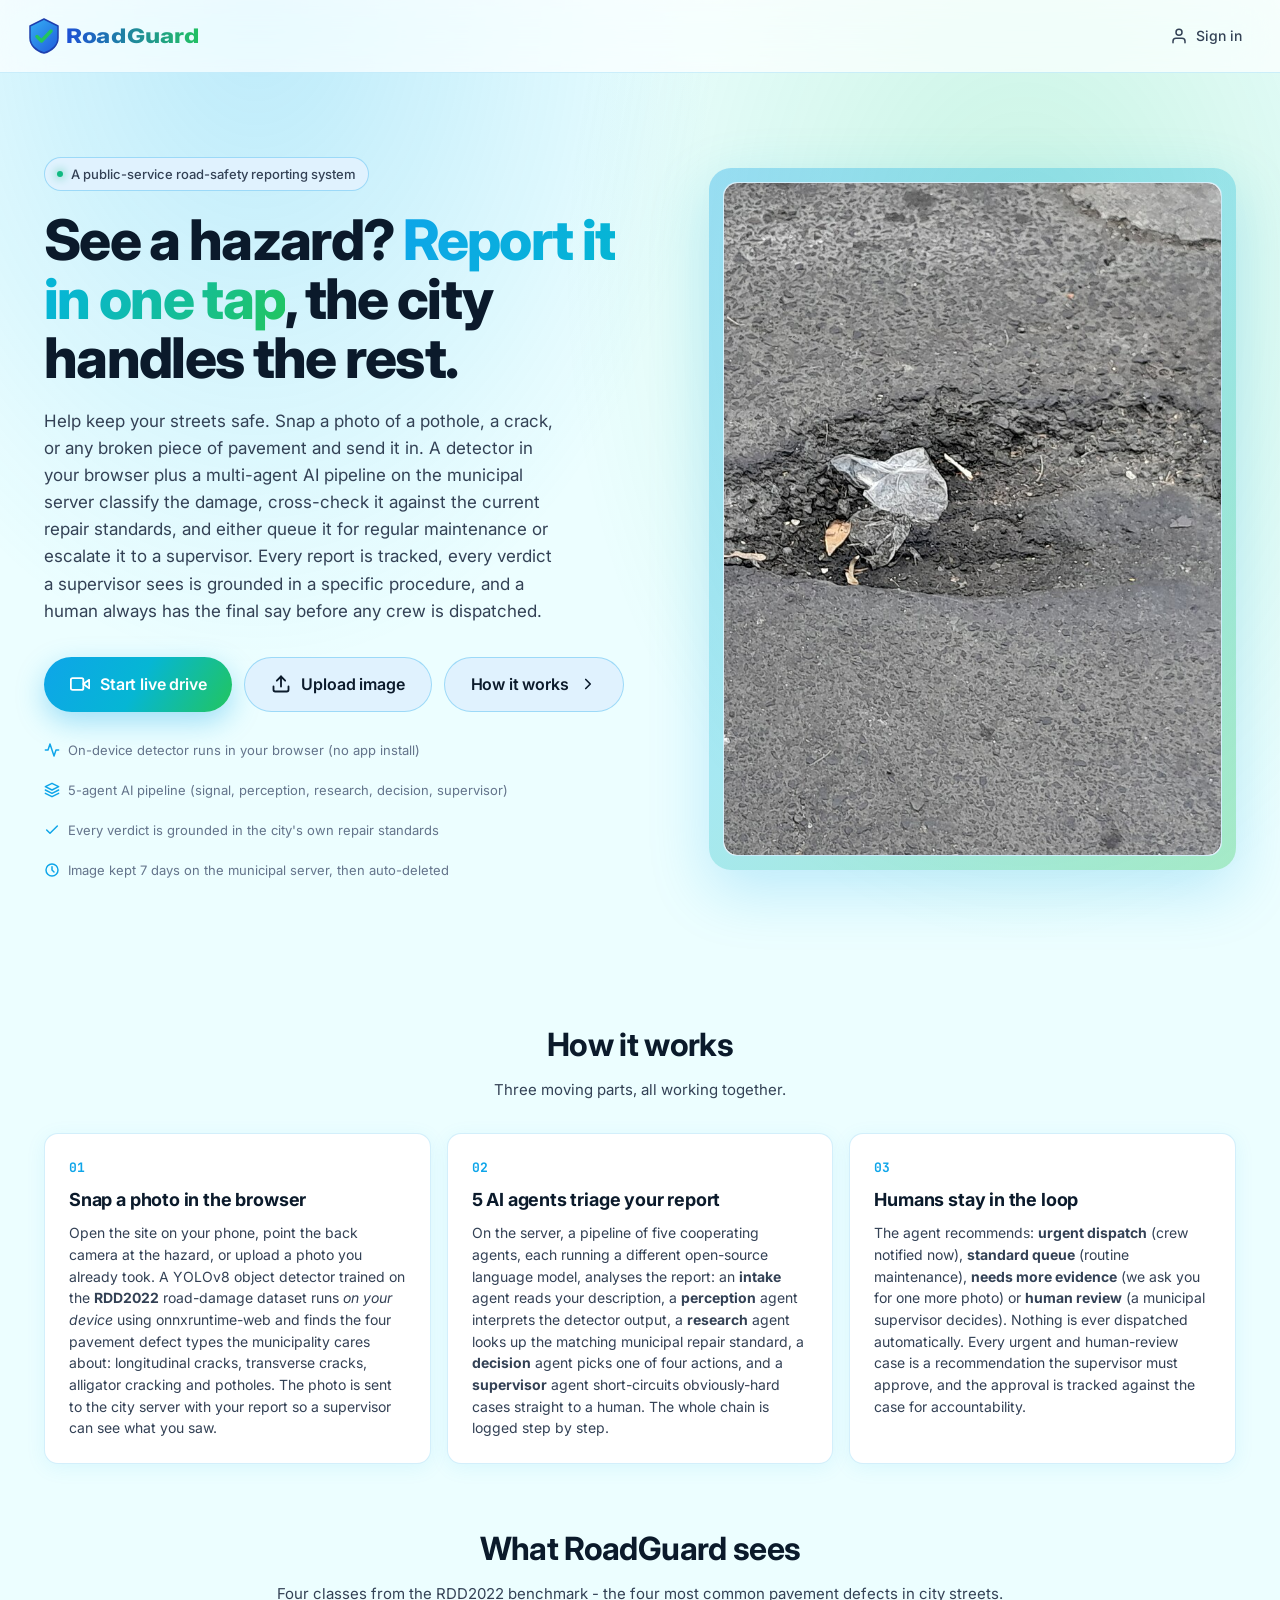
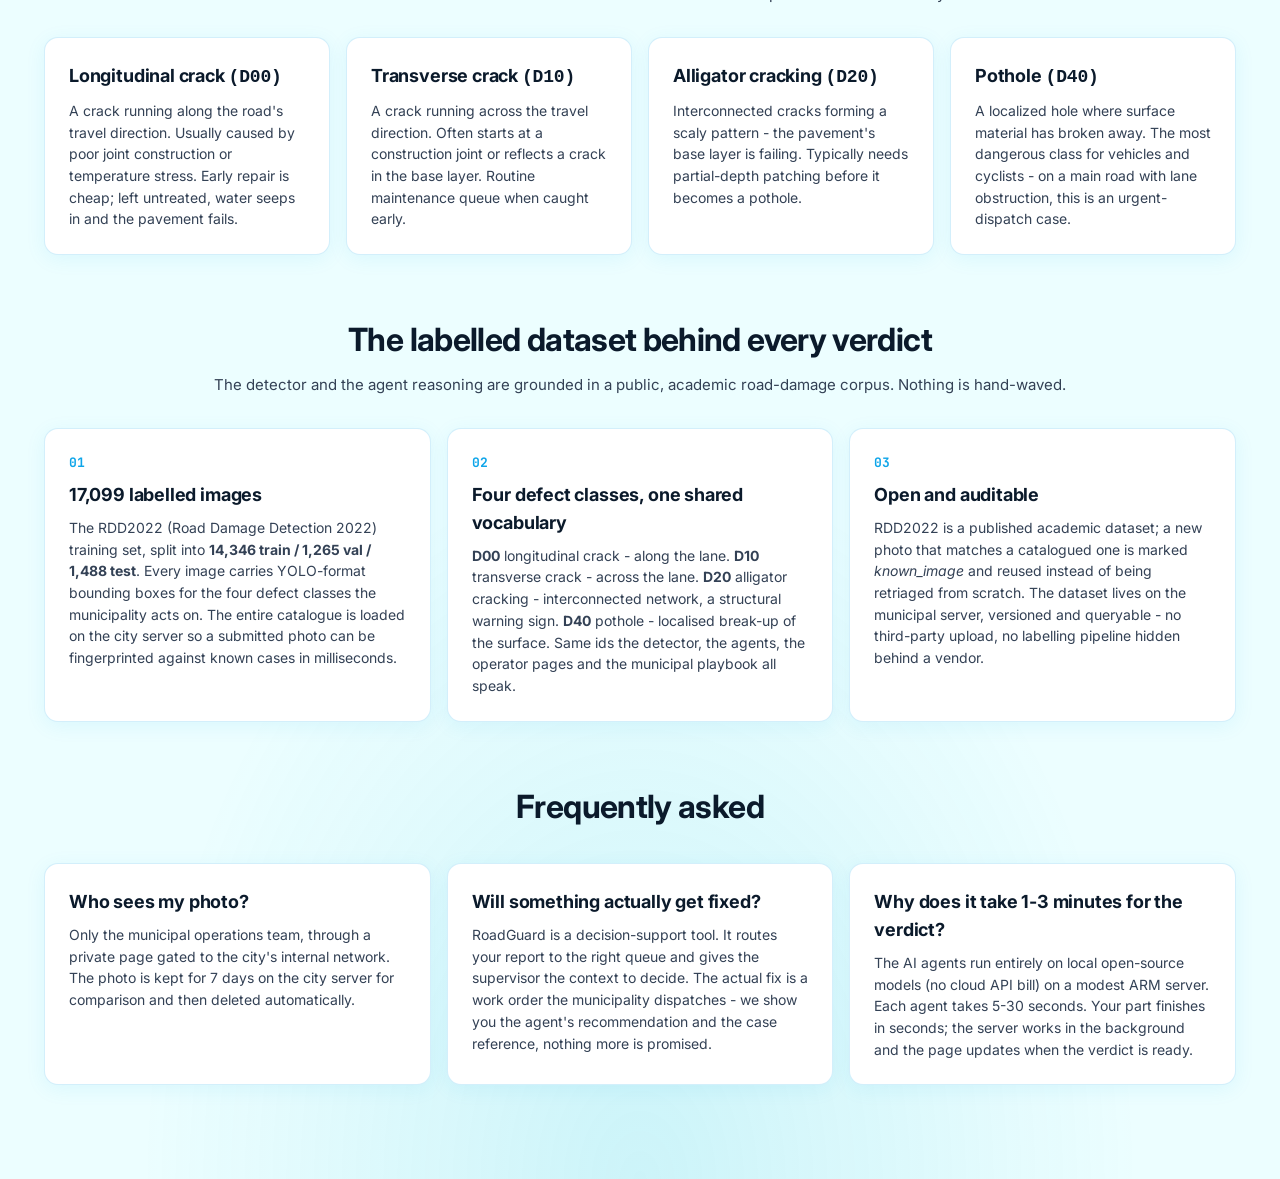
==== index.html @ cf84acce "webapp: publish to root for Pages Deploy-from-branch Copy webapp/index.html, assets/, favicon.svg an" ====
<!doctype html>
<html lang="en">
<head>
  <meta charset="utf-8">
  <meta name="viewport" content="width=device-width,initial-scale=1,viewport-fit=cover">
  <meta name="theme-color" content="#0ea5e9">
  <meta name="description" content="Operational road-damage triage. Classifies D00 / D10 / D20 / D40 pavement defects from camera or uploaded image and routes each to urgent / standard / needs-more-evidence / human-review via a grounded multi-agent decision pipeline.">
  <title>RoadGuard - Road damage triage agent</title>
  <link rel="icon" type="image/svg+xml" href="favicon.svg">
  <link rel="apple-touch-icon" href="favicon.svg">
  <link rel="mask-icon" href="favicon.svg" color="#22c55e">
  <link rel="preconnect" href="https://fonts.googleapis.com">
  <link rel="preconnect" href="https://fonts.gstatic.com" crossorigin>
  <link href="https://fonts.googleapis.com/css2?family=Inter:wght@400;500;600;700;800&family=JetBrains+Mono:wght@400;500&display=swap" rel="stylesheet">
  <link rel="stylesheet" href="assets/style.css">
</head>
<body data-view="landing">

  <!-- ========================= NAV ========================= -->
  <header class="nav">
    <div class="nav-brand">
      <svg class="brand-mark" viewBox="0 0 180 40" fill="none" aria-hidden="true" style="height:40px;width:auto;min-width:180px">
        <defs>
          <linearGradient id="brandShield" x1="0" y1="0" x2="40" y2="40" gradientUnits="userSpaceOnUse">
            <stop offset="0" stop-color="#38bdf8"/>
            <stop offset="1" stop-color="#1d4ed8"/>
          </linearGradient>
          <linearGradient id="brandWord" x1="40" y1="0" x2="180" y2="0" gradientUnits="userSpaceOnUse">
            <stop offset="0" stop-color="#1d4ed8"/>
            <stop offset="1" stop-color="#22c55e"/>
          </linearGradient>
        </defs>
        <path d="M20 3 L34 10 V22 C34 29 28 35 20 37 C12 35 6 29 6 22 V10 Z"
              fill="url(#brandShield)" stroke="#1e40af" stroke-width="1.5" stroke-linejoin="round"/>
        <path d="M13 20.5 L17.5 25 L27 15" stroke="#22c55e" stroke-width="3.5"
              stroke-linecap="round" stroke-linejoin="round" fill="none"/>
        <text x="42" y="27" font-family="Inter,system-ui,sans-serif" font-size="20" font-weight="800" fill="url(#brandWord)" textLength="134" lengthAdjust="spacingAndGlyphs">RoadGuard</text>
      </svg>
    </div>
    <nav class="nav-actions">
      <button class="nav-btn nav-btn--ghost" id="nav-session" title="Session status" hidden>
        <svg width="18" height="18" viewBox="0 0 24 24" fill="none" stroke="currentColor" stroke-width="2" stroke-linecap="round" stroke-linejoin="round"><circle cx="12" cy="12" r="9"/><path d="M12 8v4l3 3"/></svg>
        <span id="nav-session-label">session</span>
      </button>
      <!-- Signed-out: single sign-in button -->
      <button class="nav-btn nav-btn--ghost" id="nav-signin" title="Sign in">
        <svg width="18" height="18" viewBox="0 0 24 24" fill="none" stroke="currentColor" stroke-width="2" stroke-linecap="round" stroke-linejoin="round"><path d="M20 21v-2a4 4 0 0 0-4-4H8a4 4 0 0 0-4 4v2"/><circle cx="12" cy="7" r="4"/></svg>
        <span id="signin-label">Sign in</span>
      </button>
      <!-- Signed-in: profile button that opens the dropdown + separate Logout button -->
      <button class="nav-btn nav-btn--ghost" id="nav-profile" title="Your profile" hidden>
        <svg width="18" height="18" viewBox="0 0 24 24" fill="none" stroke="currentColor" stroke-width="2" stroke-linecap="round" stroke-linejoin="round"><circle cx="12" cy="7" r="4"/><path d="M4 21v-2a6 6 0 0 1 6-6h4a6 6 0 0 1 6 6v2"/></svg>
        <span id="nav-profile-label">Profile</span>
      </button>
      <button class="nav-btn nav-btn--ghost" id="nav-logout" title="Log out" hidden>
        <svg width="18" height="18" viewBox="0 0 24 24" fill="none" stroke="currentColor" stroke-width="2" stroke-linecap="round" stroke-linejoin="round"><path d="M16 17l5-5-5-5"/><path d="M21 12H9"/><path d="M9 21H5a2 2 0 0 1-2-2V5a2 2 0 0 1 2-2h4"/></svg>
        <span>Log out</span>
      </button>
    </nav>
  </header>

  <!-- ========================= PROFILE DROPDOWN ========================= -->
  <div class="profile-pop" id="profile-pop" hidden>
    <div class="profile-pop-card" role="dialog" aria-labelledby="profile-pop-title">
      <div class="profile-pop-head">
        <h3 id="profile-pop-title">Your profile</h3>
        <button class="icon-btn" id="profile-pop-close" aria-label="Close">
          <svg width="16" height="16" viewBox="0 0 24 24" fill="none" stroke="currentColor" stroke-width="2" stroke-linecap="round" stroke-linejoin="round"><path d="M18 6L6 18"/><path d="M6 6l12 12"/></svg>
        </button>
      </div>
      <dl class="profile-pop-fields">
        <dt>Username</dt><dd id="profile-username">-</dd>
        <dt>Email</dt><dd id="profile-email">-</dd>
        <dt>Uploads today</dt><dd id="profile-uploads-today">0 / 100</dd>
        <dt>Uploads total</dt><dd id="profile-uploads-total">0</dd>
      </dl>
      <div class="profile-pop-admin" id="profile-pop-admin" hidden>
        <h4>Operator pages (admin)</h4>
        <ul id="profile-operator-urls"></ul>
        <p class="profile-pop-admin-note">Private: served only on the Tailscale tailnet.</p>
      </div>
    </div>
    <div class="profile-pop-backdrop" id="profile-pop-backdrop"></div>
  </div>

  <!-- ========================= LANDING ========================= -->
  <main class="landing" id="view-landing">
    <section class="hero">
      <div class="hero-copy">
        <div class="hero-badge">
          <span class="hero-dot"></span>
          A public-service road-safety reporting system
        </div>
        <h1 class="hero-title">
          See a hazard? <span class="hero-grad">Report it in one tap</span>,
          the city handles the rest.
        </h1>
        <p class="hero-sub">
          Help keep your streets safe. Snap a photo of a pothole, a crack,
          or any broken piece of pavement and send it in. A detector in your
          browser plus a multi-agent AI pipeline on the municipal server
          classify the damage, cross-check it against the current repair
          standards, and either queue it for regular maintenance or escalate
          it to a supervisor. Every report is tracked, every verdict a
          supervisor sees is grounded in a specific procedure, and a human
          always has the final say before any crew is dispatched.
        </p>
        <div class="hero-cta">
          <button class="btn btn--primary btn--lg" id="start-btn">
            <svg width="20" height="20" viewBox="0 0 24 24" fill="none" stroke="currentColor" stroke-width="2.2" stroke-linecap="round" stroke-linejoin="round"><path d="M23 7l-7 5 7 5V7z"/><rect x="1" y="5" width="15" height="14" rx="2" ry="2"/></svg>
            Start live drive
          </button>
          <button class="btn btn--secondary btn--lg" id="upload-btn">
            <svg width="20" height="20" viewBox="0 0 24 24" fill="none" stroke="currentColor" stroke-width="2.2" stroke-linecap="round" stroke-linejoin="round"><path d="M21 15v4a2 2 0 0 1-2 2H5a2 2 0 0 1-2-2v-4"/><polyline points="17 8 12 3 7 8"/><line x1="12" y1="3" x2="12" y2="15"/></svg>
            Upload image
          </button>
          <input type="file" id="upload-input" accept="image/*" hidden>
          <a class="btn btn--ghost btn--lg" href="#how">
            How it works
            <svg width="18" height="18" viewBox="0 0 24 24" fill="none" stroke="currentColor" stroke-width="2.2" stroke-linecap="round" stroke-linejoin="round"><path d="M9 18l6-6-6-6"/></svg>
          </a>
        </div>
        <div class="hero-trust">
          <div class="trust-item">
            <svg width="16" height="16" viewBox="0 0 24 24" fill="none" stroke="currentColor" stroke-width="2.2" stroke-linecap="round" stroke-linejoin="round"><path d="M22 12h-4l-3 9L9 3l-3 9H2"/></svg>
            <span>On-device detector runs in your browser (no app install)</span>
          </div>
          <div class="trust-item">
            <svg width="16" height="16" viewBox="0 0 24 24" fill="none" stroke="currentColor" stroke-width="2.2" stroke-linecap="round" stroke-linejoin="round"><path d="M12 2 L2 7 L12 12 L22 7 Z"/><path d="M2 17 L12 22 L22 17"/><path d="M2 12 L12 17 L22 12"/></svg>
            <span>5-agent AI pipeline (signal, perception, research, decision, supervisor)</span>
          </div>
          <div class="trust-item">
            <svg width="16" height="16" viewBox="0 0 24 24" fill="none" stroke="currentColor" stroke-width="2.2" stroke-linecap="round" stroke-linejoin="round"><path d="M20 6L9 17l-5-5"/></svg>
            <span>Every verdict is grounded in the city's own repair standards</span>
          </div>
          <div class="trust-item">
            <svg width="16" height="16" viewBox="0 0 24 24" fill="none" stroke="currentColor" stroke-width="2.2" stroke-linecap="round" stroke-linejoin="round"><circle cx="12" cy="12" r="9"/><path d="M12 7 V12 L15 15"/></svg>
            <span>Image kept 7 days on the municipal server, then auto-deleted</span>
          </div>
        </div>
      </div>
      <div class="hero-visual">
        <div class="hero-frame">
          <div class="hero-frame-inner">
            <div class="hero-slideshow" id="hero-slideshow" aria-label="Real pavement damage images, 15 rotating examples">
              <img class="hero-slide hero-slide--active" src="assets/slides/slide_01.jpg" alt="Road damage example" loading="eager">
              <img class="hero-slide" src="assets/slides/slide_02.jpg" alt="Road damage example" loading="lazy">
              <img class="hero-slide" src="assets/slides/slide_03.jpg" alt="Road damage example" loading="lazy">
              <img class="hero-slide" src="assets/slides/slide_04.jpg" alt="Road damage example" loading="lazy">
              <img class="hero-slide" src="assets/slides/slide_05.jpg" alt="Road damage example" loading="lazy">
              <img class="hero-slide" src="assets/slides/slide_06.jpg" alt="Road damage example" loading="lazy">
              <img class="hero-slide" src="assets/slides/slide_07.jpg" alt="Road damage example" loading="lazy">
              <img class="hero-slide" src="assets/slides/slide_08.jpg" alt="Road damage example" loading="lazy">
              <img class="hero-slide" src="assets/slides/slide_09.jpg" alt="Road damage example" loading="lazy">
              <img class="hero-slide" src="assets/slides/slide_10.jpg" alt="Road damage example" loading="lazy">
              <img class="hero-slide" src="assets/slides/slide_11.jpg" alt="Road damage example" loading="lazy">
              <img class="hero-slide" src="assets/slides/slide_12.jpg" alt="Road damage example" loading="lazy">
              <img class="hero-slide" src="assets/slides/slide_13.jpg" alt="Road damage example" loading="lazy">
              <img class="hero-slide" src="assets/slides/slide_14.jpg" alt="Road damage example" loading="lazy">
              <img class="hero-slide" src="assets/slides/slide_15.jpg" alt="Road damage example" loading="lazy">
            </div>
          </div>
        </div>
      </div>
    </section>

    <section class="how" id="how">
      <div class="section-head">
        <h2>How it works</h2>
        <p>Three moving parts, all working together.</p>
      </div>
      <div class="how-grid">
        <div class="how-card">
          <div class="how-num">01</div>
          <h3>Snap a photo in the browser</h3>
          <p>Open the site on your phone, point the back camera at the hazard, or upload a photo you already took. A YOLOv8 object detector trained on the <strong>RDD2022</strong> road-damage dataset runs <em>on your device</em> using onnxruntime-web and finds the four pavement defect types the municipality cares about: longitudinal cracks, transverse cracks, alligator cracking and potholes. The photo is sent to the city server with your report so a supervisor can see what you saw.</p>
        </div>
        <div class="how-card">
          <div class="how-num">02</div>
          <h3>5 AI agents triage your report</h3>
          <p>On the server, a pipeline of five cooperating agents, each running a different open-source language model, analyses the report: an <strong>intake</strong> agent reads your description, a <strong>perception</strong> agent interprets the detector output, a <strong>research</strong> agent looks up the matching municipal repair standard, a <strong>decision</strong> agent picks one of four actions, and a <strong>supervisor</strong> agent short-circuits obviously-hard cases straight to a human. The whole chain is logged step by step.</p>
        </div>
        <div class="how-card">
          <div class="how-num">03</div>
          <h3>Humans stay in the loop</h3>
          <p>The agent recommends: <strong>urgent dispatch</strong> (crew notified now), <strong>standard queue</strong> (routine maintenance), <strong>needs more evidence</strong> (we ask you for one more photo) or <strong>human review</strong> (a municipal supervisor decides). Nothing is ever dispatched automatically. Every urgent and human-review case is a recommendation the supervisor must approve, and the approval is tracked against the case for accountability.</p>
        </div>
      </div>
    </section>

    <section class="how" id="why">
      <div class="section-head">
        <h2>What RoadGuard sees</h2>
        <p>Four classes from the RDD2022 benchmark - the four most common pavement defects in city streets.</p>
      </div>
      <div class="how-grid">
        <div class="how-card">
          <h3>Longitudinal crack <code>(D00)</code></h3>
          <p>A crack running along the road's travel direction. Usually caused by poor joint construction or temperature stress. Early repair is cheap; left untreated, water seeps in and the pavement fails.</p>
        </div>
        <div class="how-card">
          <h3>Transverse crack <code>(D10)</code></h3>
          <p>A crack running across the travel direction. Often starts at a construction joint or reflects a crack in the base layer. Routine maintenance queue when caught early.</p>
        </div>
        <div class="how-card">
          <h3>Alligator cracking <code>(D20)</code></h3>
          <p>Interconnected cracks forming a scaly pattern - the pavement's base layer is failing. Typically needs partial-depth patching before it becomes a pothole.</p>
        </div>
        <div class="how-card">
          <h3>Pothole <code>(D40)</code></h3>
          <p>A localized hole where surface material has broken away. The most dangerous class for vehicles and cyclists - on a main road with lane obstruction, this is an urgent-dispatch case.</p>
        </div>
      </div>
    </section>

    <section class="how" id="dataset">
      <div class="section-head">
        <h2>The labelled dataset behind every verdict</h2>
        <p>The detector and the agent reasoning are grounded in a public, academic road-damage corpus. Nothing is hand-waved.</p>
      </div>
      <div class="how-grid">
        <div class="how-card">
          <div class="how-num">01</div>
          <h3>17,099 labelled images</h3>
          <p>The RDD2022 (Road Damage Detection 2022) training set, split into <b>14,346 train / 1,265 val / 1,488 test</b>. Every image carries YOLO-format bounding boxes for the four defect classes the municipality acts on. The entire catalogue is loaded on the city server so a submitted photo can be fingerprinted against known cases in milliseconds.</p>
        </div>
        <div class="how-card">
          <div class="how-num">02</div>
          <h3>Four defect classes, one shared vocabulary</h3>
          <p><b>D00</b> longitudinal crack - along the lane. <b>D10</b> transverse crack - across the lane. <b>D20</b> alligator cracking - interconnected network, a structural warning sign. <b>D40</b> pothole - localised break-up of the surface. Same ids the detector, the agents, the operator pages and the municipal playbook all speak.</p>
        </div>
        <div class="how-card">
          <div class="how-num">03</div>
          <h3>Open and auditable</h3>
          <p>RDD2022 is a published academic dataset; a new photo that matches a catalogued one is marked <i>known_image</i> and reused instead of being retriaged from scratch. The dataset lives on the municipal server, versioned and queryable - no third-party upload, no labelling pipeline hidden behind a vendor.</p>
        </div>
      </div>
    </section>

    <section class="how" id="my-reports" hidden>
      <div class="section-head">
        <h2>My reports</h2>
        <p>Hazards you reported from this account, newest first. Status reflects where the case is in the municipal queue.</p>
      </div>
      <div class="my-reports-wrap">
        <table class="my-reports-table">
          <thead>
            <tr>
              <th>Reported</th>
              <th>Defect</th>
              <th>Road type</th>
              <th>Priority</th>
              <th>Agent decision</th>
              <th>Status</th>
            </tr>
          </thead>
          <tbody id="my-reports-body">
            <tr><td colspan="6" class="my-reports-empty">Sign in to see your reports.</td></tr>
          </tbody>
        </table>
      </div>
    </section>

    <section class="how" id="faq">
      <div class="section-head">
        <h2>Frequently asked</h2>
      </div>
      <div class="how-grid">
        <div class="how-card">
          <h3>Who sees my photo?</h3>
          <p>Only the municipal operations team, through a private page gated to the city's internal network. The photo is kept for 7 days on the city server for comparison and then deleted automatically.</p>
        </div>
        <div class="how-card">
          <h3>Will something actually get fixed?</h3>
          <p>RoadGuard is a decision-support tool. It routes your report to the right queue and gives the supervisor the context to decide. The actual fix is a work order the municipality dispatches - we show you the agent's recommendation and the case reference, nothing more is promised.</p>
        </div>
        <div class="how-card">
          <h3>Why does it take 1-3 minutes for the verdict?</h3>
          <p>The AI agents run entirely on local open-source models (no cloud API bill) on a modest ARM server. Each agent takes 5-30 seconds. Your part finishes in seconds; the server works in the background and the page updates when the verdict is ready.</p>
        </div>
      </div>
    </section>
  </main>

  <!-- ========================= UPLOAD ========================= -->
  <main class="upload" id="view-upload" hidden>
    <div class="upload-stage">
      <button class="upload-back" id="upload-close" title="Back">
        <svg width="18" height="18" viewBox="0 0 24 24" fill="none" stroke="currentColor" stroke-width="2.4" stroke-linecap="round" stroke-linejoin="round"><path d="M15 18l-6-6 6-6"/></svg>
        <span>Back</span>
      </button>
      <div class="upload-single" style="max-width:1200px;margin:0 auto">
        <h2>Your report</h2>
        <div class="upload-split">
          <div class="upload-col-image">
            <div class="upload-canvas-wrap">
              <canvas id="upload-canvas" style="max-width:100%;height:auto"></canvas>
              <div class="upload-empty" id="upload-empty">
                <svg width="48" height="48" viewBox="0 0 24 24" fill="none" stroke="currentColor" stroke-width="1.5" stroke-linecap="round" stroke-linejoin="round"><path d="M21 15v4a2 2 0 0 1-2 2H5a2 2 0 0 1-2-2v-4"/><polyline points="17 8 12 3 7 8"/><line x1="12" y1="3" x2="12" y2="15"/></svg>
                <p>Pick an image to send</p>
                <button class="btn btn--primary" id="upload-pick-again">Choose file</button>
              </div>
            </div>
          </div>
          <div class="upload-col-form">
        <div class="upload-verdict" id="upload-verdict" style="margin-top:0">
          <div class="upload-verdict-empty">Pick an image, fill in the details, and press Send to Agent.</div>
        </div>
        <div class="upload-controls" style="margin-top:12px">
          <label class="upload-field">
            <span>Road type <span style="color:#dc2626;font-weight:700" aria-hidden="true">*</span></span>
            <select id="upload-road-type">
              <option value="main">Main</option>
              <option value="secondary">Secondary</option>
              <option value="bike_path">Bike path</option>
              <option value="parking">Parking</option>
            </select>
          </label>
          <label class="upload-field">
            <span>Blocks a traffic lane? <span style="color:#dc2626;font-weight:700" aria-hidden="true">*</span></span>
            <small class="upload-hint">Does the damage make a car swerve or avoid the lane?</small>
            <select id="upload-lane-blocked">
              <option value="none">No - cars drive over or around it fine</option>
              <option value="partial">Partially - cars have to swerve</option>
              <option value="full">Yes - the lane is unusable</option>
            </select>
          </label>
          <label class="upload-field">
            <span>Risk level <span style="color:#dc2626;font-weight:700" aria-hidden="true">*</span></span>
            <select id="upload-risk">
              <option value="">(select)</option>
              <option value="small">Small - minor annoyance, not a safety issue</option>
              <option value="moderate">Moderate - noticeable, should be fixed soon</option>
              <option value="dangerous">Dangerous - risk to vehicles or pedestrians</option>
            </select>
          </label>
          <label class="upload-field upload-field--wide">
            <span>Location <span style="color:#dc2626;font-weight:700" aria-hidden="true">*</span> <span class="sr-only">required</span></span>
            <input type="text" id="upload-location" maxlength="500" placeholder="e.g. Rothschild 1, Tel Aviv">
          </label>
          <label class="upload-field upload-field--wide">
            <span>Describe what you see <span style="color:#dc2626;font-weight:700" aria-hidden="true">*</span> <span class="sr-only">required</span></span>
            <textarea id="upload-reporter-text" rows="2" maxlength="1000"
                      placeholder="e.g. Deep pothole at the parking entrance, cars swerve into the opposite lane"></textarea>
          </label>
        </div>
        <div class="upload-actions" style="margin-top:12px">
          <button class="btn btn--primary btn--lg" id="upload-submit" disabled>
            <svg width="18" height="18" viewBox="0 0 24 24" fill="none" stroke="currentColor" stroke-width="2.2" stroke-linecap="round" stroke-linejoin="round"><path d="M9 12l2 2 4-4"/><circle cx="12" cy="12" r="10"/></svg>
            <span class="upload-submit-label">Send to Agent</span>
          </button>
          <button class="btn btn--ghost" id="upload-pick-another">Pick another</button>
        </div>
          </div>
        </div>
        <div class="upload-trace" id="upload-trace" hidden><h3>Agent trace</h3><pre id="upload-trace-pre"></pre></div>
      </div>
    </div>
  </main>

  <!-- ========================= LIVE ========================= -->
  <main class="live" id="view-live" hidden>
    <div class="live-stage">
      <video id="cam" playsinline autoplay muted></video>
      <canvas id="overlay"></canvas>

      <div class="live-topbar">
        <button class="live-back" id="stop-btn" title="End drive">
          <svg width="18" height="18" viewBox="0 0 24 24" fill="none" stroke="currentColor" stroke-width="2.4" stroke-linecap="round" stroke-linejoin="round"><path d="M15 18l-6-6 6-6"/></svg>
          <span>End</span>
        </button>
        <div class="live-title">
          <div class="live-title-name" id="live-mode-name">Live drive</div>
          <div class="live-title-meta">
            <span class="live-title-tag" id="live-provider">Streaming</span>
            <span class="live-title-sep">&middot;</span>
            <span id="live-fps">0 fps</span>
          </div>
        </div>
        <div class="live-camera-select" id="camera-select-wrap" hidden>
          <label for="camera-select" class="sr-only">Camera</label>
          <svg width="16" height="16" viewBox="0 0 24 24" fill="none" stroke="currentColor" stroke-width="2" stroke-linecap="round" stroke-linejoin="round" aria-hidden="true"><path d="M23 19a2 2 0 0 1-2 2H3a2 2 0 0 1-2-2V8a2 2 0 0 1 2-2h4l2-3h6l2 3h4a2 2 0 0 1 2 2z"/><circle cx="12" cy="13" r="4"/></svg>
          <select id="camera-select" aria-label="Choose camera"></select>
        </div>
      </div>

      <div class="live-hud">
        <div class="hud-metric">
          <div class="hud-metric-label">Tracks</div>
          <div class="hud-metric-value" id="hud-tracks">0</div>
        </div>
        <div class="hud-metric">
          <div class="hud-metric-label">Top class</div>
          <div class="hud-metric-value" id="hud-topclass">--</div>
        </div>
        <div class="hud-ring" id="hud-ring">
          <svg viewBox="0 0 100 100" class="ring">
            <circle cx="50" cy="50" r="42" class="ring-track"/>
            <circle cx="50" cy="50" r="42" class="ring-fill" id="ring-fill"/>
          </svg>
          <div class="hud-ring-center">
            <div class="hud-ring-count" id="hud-verdicts">0</div>
            <div class="hud-ring-goal">verdicts</div>
          </div>
        </div>
      </div>

      <div class="live-bottom">
        <div class="verdict-banner" id="verdict-banner" data-level="idle">
          <div class="verdict-banner-icon">
            <svg width="20" height="20" viewBox="0 0 24 24" fill="none" stroke="currentColor" stroke-width="2.2" stroke-linecap="round" stroke-linejoin="round"><path d="M12 2L2 22h20L12 2z"/><path d="M12 10v4"/><circle cx="12" cy="18" r="1" fill="currentColor"/></svg>
          </div>
          <div class="verdict-banner-body">
            <div class="verdict-banner-head">
              <span id="verdict-head-action">idle</span>
              <span class="verdict-banner-head-tag" id="verdict-head-tag">waiting</span>
            </div>
            <div class="verdict-banner-text" id="verdict-text">Press start - RoadGuard begins when the back camera opens.</div>
            <span class="verdict-banner-source" id="verdict-source" hidden></span>
          </div>
          <div class="verdict-banner-pending" id="verdict-pending" hidden aria-hidden="true">
            <span class="verdict-banner-dot"></span>
            <span class="verdict-banner-dot"></span>
            <span class="verdict-banner-dot"></span>
          </div>
        </div>
        <div class="live-mini">
          <div class="mini-stat">
            <div class="mini-stat-value" id="mini-urgent">0</div>
            <div class="mini-stat-label">Urgent</div>
          </div>
          <div class="mini-stat">
            <div class="mini-stat-value" id="mini-standard">0</div>
            <div class="mini-stat-label">Standard</div>
          </div>
          <div class="mini-stat">
            <div class="mini-stat-value" id="mini-elapsed">0:00</div>
            <div class="mini-stat-label">Time</div>
          </div>
        </div>
      </div>

      <div class="live-loading" id="live-loading" hidden>
        <div class="loading-spinner"></div>
        <div class="loading-text">Warming up the detector...</div>
      </div>
    </div>

    <aside class="live-side">
      <div class="side-head">
        <h3>Verdicts</h3>
        <span class="side-head-tag" id="verdict-count">0</span>
      </div>
      <div class="side-controls">
        <label class="side-control">
          <span>Road type</span>
          <select id="drive-road-type">
            <option value="main">Main</option>
            <option value="secondary">Secondary</option>
            <option value="bike_path">Bike path</option>
            <option value="parking">Parking</option>
          </select>
        </label>
        <label class="side-control">
          <span>Blocks a traffic lane? (default)</span>
          <select id="drive-lane-blocked">
            <option value="none">No</option>
            <option value="partial">Partially</option>
            <option value="full">Yes</option>
          </select>
        </label>
      </div>
      <div class="verdict-log" id="verdict-log">
        <div class="verdict-empty">
          Verdicts arrive here as RoadGuard clears each confirmed hazard.
        </div>
      </div>
    </aside>
  </main>

  <!-- ========================= SIGN-IN MODAL ========================= -->
  <div class="modal" id="signin-modal" hidden>
    <div class="modal-body signin-modal-body">
      <div class="signin-brand">
        <svg class="brand-mark" viewBox="0 0 40 40" fill="none" aria-hidden="true">
          <defs>
            <linearGradient id="signinShield" x1="0" y1="0" x2="40" y2="40">
              <stop offset="0" stop-color="#38bdf8"/>
              <stop offset="1" stop-color="#1d4ed8"/>
            </linearGradient>
          </defs>
          <path d="M20 3 L34 10 V22 C34 29 28 35 20 37 C12 35 6 29 6 22 V10 Z"
                fill="url(#signinShield)" stroke="#1e40af" stroke-width="1.5" stroke-linejoin="round"/>
          <path d="M13 20.5 L17.5 25 L27 15" stroke="#22c55e" stroke-width="3.5"
                stroke-linecap="round" stroke-linejoin="round" fill="none"/>
        </svg>
        <h2>Sign in to RoadGuard</h2>
      </div>
      <p class="signin-copy" id="signin-subtitle">Welcome back. Sign in to continue reporting hazards.</p>

      <!-- Social providers (shown first in the GitHub/HuggingFace pattern) -->
      <div class="signin-social" id="signin-social" hidden>
        <button type="button" class="social-btn" id="btn-google">
          <svg class="social-icon" viewBox="0 0 48 48" aria-hidden="true" width="20" height="20">
            <path fill="#FFC107" d="M43.6 20.5H42V20H24v8h11.3c-1.6 4.6-6 8-11.3 8-6.6 0-12-5.4-12-12s5.4-12 12-12c3.1 0 5.9 1.2 8 3.1l5.7-5.7C33.6 6.1 29 4 24 4 12.9 4 4 12.9 4 24s8.9 20 20 20 20-8.9 20-20c0-1.3-.1-2.4-.4-3.5z"/>
            <path fill="#FF3D00" d="M6.3 14.7l6.6 4.8C14.7 15.1 19 12 24 12c3.1 0 5.9 1.2 8 3.1l5.7-5.7C33.6 6.1 29 4 24 4 16.3 4 9.7 8.4 6.3 14.7z"/>
            <path fill="#4CAF50" d="M24 44c5 0 9.5-1.9 12.9-5l-6-5.1c-2 1.4-4.5 2.2-7 2.1-5.3 0-9.7-3.4-11.3-8l-6.6 5C9.6 39.5 16.2 44 24 44z"/>
            <path fill="#1976D2" d="M43.6 20.5H42V20H24v8h11.3c-.8 2.3-2.3 4.3-4.3 5.7l6 5.1c-.4.4 6.4-4.7 6.4-14.8 0-1.3-.1-2.4-.4-3.5z"/>
          </svg>
          Continue with Google
        </button>
        <!-- GSI's own rendered button is a fallback kept out of the normal flow -->
        <div id="google-signin-button" class="gsi-hidden"></div>
        <p class="signin-fine" id="signin-google-note" hidden>Google sign-in is not configured on this server yet.</p>
        <div class="signin-divider"><span>or</span></div>
      </div>

      <!-- Sign-in form (primary view) -->
      <form class="signin-form" id="signin-form-signin" autocomplete="off">
        <div class="signin-field">
          <label for="signin-username">Username or email</label>
          <input type="text" id="signin-username" name="username" placeholder="orpsp8" required autocomplete="username" maxlength="200">
        </div>
        <div class="signin-field">
          <label class="row-split" for="signin-password">
            <span>Password</span>
            <button type="button" class="link-tiny" id="signin-pw-toggle" aria-pressed="false" aria-label="Show password">Show</button>
          </label>
          <input type="password" id="signin-password" name="password" placeholder="Enter your password" required autocomplete="current-password">
        </div>
        <button class="btn-primary-xl" type="submit" id="signin-submit-btn">Sign in</button>
      </form>

      <!-- Sign-up form (hidden until the "Sign up" link is tapped AND signup_enabled) -->
      <form class="signin-form" id="signin-form-signup" hidden autocomplete="off">
        <div class="signin-field">
          <label for="signup-username">Username</label>
          <input type="text" id="signup-username" placeholder="3-32 chars; letters, digits, _ . -" required minlength="3" maxlength="32">
        </div>
        <div class="signin-field">
          <label for="signup-email">Email <span class="optional">(optional)</span></label>
          <input type="email" id="signup-email" placeholder="you@example.com" maxlength="200">
        </div>
        <div class="signin-field">
          <label class="row-split" for="signup-password">
            <span>Password</span>
            <button type="button" class="link-tiny" id="signup-pw-toggle" aria-pressed="false" aria-label="Show password">Show</button>
          </label>
          <input type="password" id="signup-password" placeholder="At least 8 characters" required autocomplete="new-password">
          <small class="signin-hint">8+ characters including an uppercase, a lowercase and a special character.</small>
        </div>
        <button class="btn-primary-xl" type="submit">Create account</button>
      </form>

      <div class="signin-error" id="signin-error" hidden role="alert"></div>

      <!-- Flip link (Sign in <-> Sign up). Hidden entirely when signup_enabled=false. -->
      <p class="signin-flip" id="signin-flip-wrap" hidden>
        <span id="signin-flip-prompt">Don't have an account?</span>
        <button type="button" class="link" id="signin-flip-btn">Sign up</button>
      </p>

      <p class="signin-foot">RoadGuard is a decision-support tool. No road is closed from here. Every urgent and human-review case is a recommendation for a human to act on.</p>
    </div>
    <div class="modal-backdrop" id="signin-backdrop"></div>
  </div>

  <!-- ========================= TOAST ========================= -->
  <div class="toast" id="toast" hidden></div>

  <script src="https://accounts.google.com/gsi/client" async defer></script>
  <script type="module" src="assets/app.js"></script>
</body>
</html>
<!-- rebuild trigger 2026-10-26T20:18:41Z -->
---- assets/style.css ----
/* ============================================================
 * RoadGuard - modern dark UI
 * Design tokens, then layout, then components. Nothing else.
 * ============================================================ */

:root {
  /* Surface palette (bright, airy - sky and emerald tones) */
  --bg-0: #ecfeff;
  --bg-1: #ffffff;
  --bg-2: #f0f9ff;
  --bg-3: #e0f2fe;
  --bg-4: #bae6fd;
  --line: rgba(14, 165, 233, 0.18);
  --line-2: rgba(14, 165, 233, 0.32);

  /* Text */
  --text: #0b1a2b;
  --text-mid: #334155;
  --text-dim: #64748b;
  --text-fade: #94a3b8;

  /* Brand gradient - blue to green only */
  --brand-1: #0ea5e9;
  --brand-2: #06b6d4;
  --brand-3: #22c55e;
  --brand-grad: linear-gradient(120deg, var(--brand-1), var(--brand-2) 50%, var(--brand-3));

  /* Verdict palette */
  --good: #10b981;
  --good-soft: rgba(16, 185, 129, 0.14);
  --warn: #f59e0b;
  --warn-soft: rgba(245, 158, 11, 0.16);
  --bad: #ef4444;
  --bad-soft: rgba(239, 68, 68, 0.14);
  --info: #0ea5e9;
  --info-soft: rgba(14, 165, 233, 0.14);
  --review: #0284c7;
  --review-soft: rgba(2, 132, 199, 0.14);

  /* Effects */
  --radius-sm: 8px;
  --radius: 14px;
  --radius-lg: 22px;
  --shadow-lg: 0 30px 80px rgba(14, 165, 233, 0.18);
  --shadow-md: 0 10px 30px rgba(14, 165, 233, 0.14);

  /* Fonts */
  --font: "Inter", system-ui, -apple-system, "Segoe UI", Roboto, sans-serif;
  --font-mono: "JetBrains Mono", ui-monospace, "SF Mono", Menlo, monospace;
}

* { box-sizing: border-box; }

html, body {
  margin: 0;
  padding: 0;
  background: var(--bg-0);
  color: var(--text);
  font-family: var(--font);
  font-size: 15px;
  line-height: 1.55;
  min-height: 100vh;
  -webkit-font-smoothing: antialiased;
  -moz-osx-font-smoothing: grayscale;
  overflow-x: hidden;
}

body {
  background:
    radial-gradient(ellipse 60% 40% at 20% 0%, rgba(14, 165, 233, 0.22), transparent 60%),
    radial-gradient(ellipse 60% 40% at 80% 10%, rgba(34, 197, 94, 0.18), transparent 60%),
    radial-gradient(ellipse 60% 40% at 50% 100%, rgba(6, 182, 212, 0.14), transparent 65%),
    var(--bg-0);
}

button, input, select, textarea { font: inherit; color: inherit; }
button { cursor: pointer; border: none; background: transparent; }
a { color: inherit; text-decoration: none; }
[hidden] { display: none !important; }

/* ============================================================ NAV */
.nav {
  position: sticky;
  top: 0;
  z-index: 40;
  display: flex;
  align-items: center;
  justify-content: space-between;
  gap: 16px;
  padding: 16px 24px;
  backdrop-filter: blur(20px) saturate(1.4);
  background: rgba(255, 255, 255, 0.72);
  border-bottom: 1px solid var(--line);
}

.nav-brand {
  display: flex;
  align-items: center;
  gap: 10px;
}
.brand-mark { width: 30px; height: 30px; }
.brand-text {
  font-weight: 700;
  font-size: 18px;
  letter-spacing: -0.01em;
  background: var(--brand-grad);
  -webkit-background-clip: text;
  background-clip: text;
  color: transparent;
}
.brand-tag {
  padding: 2px 8px;
  border: 1px solid var(--line-2);
  border-radius: 999px;
  font-size: 11px;
  font-weight: 600;
  color: var(--text-dim);
  text-transform: uppercase;
  letter-spacing: 0.08em;
}

.nav-actions { display: flex; gap: 8px; }
.nav-btn {
  display: inline-flex;
  align-items: center;
  gap: 8px;
  padding: 8px 14px;
  border-radius: 999px;
  font-size: 14px;
  font-weight: 500;
  color: var(--text-mid);
  transition: all 0.15s ease;
}
.nav-btn:hover { color: var(--text); background: var(--bg-3); }
.nav-btn--ghost { background: transparent; }

/* ============================================================ BUTTONS */
.btn {
  display: inline-flex;
  align-items: center;
  gap: 10px;
  padding: 11px 20px;
  border-radius: 999px;
  font-size: 15px;
  font-weight: 600;
  letter-spacing: -0.01em;
  transition: transform 0.15s ease, box-shadow 0.2s ease, background 0.2s ease;
  white-space: nowrap;
}
.btn--primary {
  background: var(--brand-grad);
  color: #ffffff;
  box-shadow: 0 10px 28px rgba(14, 165, 233, 0.35);
}
.btn--primary:hover {
  transform: translateY(-1px);
  box-shadow: 0 14px 36px rgba(14, 165, 233, 0.45);
}
.btn--ghost {
  background: var(--bg-3);
  color: var(--text);
  border: 1px solid var(--line-2);
}
.btn--ghost:hover { background: var(--bg-4); }
.btn--lg { padding: 14px 26px; font-size: 16px; }
.btn--sm { padding: 8px 14px; font-size: 13px; }

/* ============================================================ LANDING - HERO */
.landing { padding: 24px 24px 96px; max-width: 1240px; margin: 0 auto; }

.hero {
  display: grid;
  grid-template-columns: 1.15fr 1fr;
  gap: 60px;
  align-items: center;
  padding: 60px 0 80px;
}
@media (max-width: 900px) {
  .hero { grid-template-columns: 1fr; gap: 40px; padding: 40px 0; }
}

.hero-badge {
  display: inline-flex;
  align-items: center;
  gap: 8px;
  padding: 6px 12px;
  border-radius: 999px;
  background: var(--bg-3);
  border: 1px solid var(--line-2);
  font-size: 13px;
  font-weight: 500;
  color: var(--text-mid);
  margin-bottom: 20px;
}
.hero-dot {
  width: 6px; height: 6px; border-radius: 50%;
  background: var(--good);
  box-shadow: 0 0 10px var(--good);
  animation: pulse 2s ease-in-out infinite;
}
@keyframes pulse {
  0%, 100% { opacity: 1; }
  50% { opacity: 0.4; }
}

.hero-title {
  font-size: clamp(36px, 5vw, 56px);
  line-height: 1.05;
  font-weight: 800;
  letter-spacing: -0.03em;
  margin: 0 0 20px;
}
.hero-grad {
  background: var(--brand-grad);
  -webkit-background-clip: text;
  background-clip: text;
  color: transparent;
}
.hero-sub {
  font-size: 17px;
  line-height: 1.6;
  color: var(--text-mid);
  margin: 0 0 32px;
  max-width: 520px;
}
.hero-cta { display: flex; gap: 12px; flex-wrap: wrap; margin-bottom: 28px; }

.hero-trust {
  display: flex;
  flex-wrap: wrap;
  gap: 20px;
  color: var(--text-dim);
  font-size: 13px;
}
.trust-item { display: inline-flex; align-items: center; gap: 8px; }
.trust-item svg { color: var(--brand-1); }

/* Hero visual (road preview) */
.hero-visual {
  position: relative;
  display: flex;
  justify-content: center;
}
.hero-frame {
  position: relative;
  width: 100%;
  max-width: 580px;
  aspect-ratio: 3 / 4;
  border-radius: var(--radius-lg);
  padding: 14px;
  background: linear-gradient(135deg,
    rgba(14, 165, 233, 0.35),
    rgba(6, 182, 212, 0.30),
    rgba(34, 197, 94, 0.35));
  box-shadow: 0 20px 60px rgba(14, 165, 233, 0.22);
}
.hero-frame-inner {
  position: relative;
  width: 100%;
  height: 100%;
  border-radius: calc(var(--radius-lg) - 8px);
  background:
    radial-gradient(circle at 30% 30%, rgba(14, 165, 233, 0.14), transparent 60%),
    var(--bg-1);
  overflow: hidden;
  border: 1px solid var(--line);
}
.hero-road {
  position: absolute;
  inset: 0;
  display: flex;
  align-items: center;
  justify-content: center;
}
.hero-road svg {
  width: 70%;
  height: 85%;
  filter: drop-shadow(0 8px 30px rgba(167, 139, 250, 0.35));
  animation: sway 4s ease-in-out infinite;
}
@keyframes sway {
  0%, 100% { transform: translateY(0px); }
  50% { transform: translateY(-6px); }
}

.hero-hud {
  position: absolute;
  right: 16px;
  top: 16px;
  padding: 12px 14px;
  background: rgba(255, 255, 255, 0.88);
  border: 1px solid var(--line-2);
  color: var(--text);
  border-radius: var(--radius);
  min-width: 150px;
  backdrop-filter: blur(10px);
}
.hero-hud-row {
  display: flex;
  justify-content: space-between;
  gap: 8px;
  font-size: 13px;
  color: var(--text-mid);
}
.hero-hud-val { font-weight: 700; color: var(--text); font-family: var(--font-mono); }
.hero-hud-bar {
  margin-top: 8px;
  height: 5px;
  border-radius: 999px;
  background: var(--bg-4);
  overflow: hidden;
}
.hero-hud-fill { height: 100%; background: var(--brand-grad); border-radius: inherit; }
.hero-hud-pill {
  margin-top: 10px;
  padding: 4px 10px;
  border-radius: 999px;
  font-size: 12px;
  font-weight: 600;
  text-align: center;
}
.hero-hud-pill--good { color: var(--good); background: var(--good-soft); }
.hero-hud-pill--bad { color: var(--bad); background: var(--bad-soft); }

/* ============================================================ LANDING - HOW IT WORKS */
.section-head { margin: 60px 0 32px; text-align: center; }
.section-head h2 {
  font-size: 32px;
  font-weight: 700;
  letter-spacing: -0.02em;
  margin: 0 0 8px;
}
.section-head p { margin: 0; color: var(--text-mid); }

.how-grid {
  display: grid;
  grid-template-columns: repeat(auto-fit, minmax(280px, 1fr));
  gap: 16px;
}
.how-card {
  padding: 24px;
  border-radius: var(--radius);
  background: var(--bg-1);
  border: 1px solid var(--line);
  box-shadow: 0 4px 20px rgba(14, 165, 233, 0.08);
}
.how-num {
  font-family: var(--font-mono);
  font-size: 13px;
  color: var(--brand-1);
  font-weight: 700;
  margin-bottom: 8px;
}
.how-card h3 {
  font-size: 18px;
  margin: 0 0 8px;
  font-weight: 700;
  letter-spacing: -0.01em;
}
.how-card p { margin: 0; color: var(--text-mid); font-size: 14px; }

/* ============================================================ PUBLIC STATS */
.stats-kpi-grid {
  display: grid;
  grid-template-columns: repeat(auto-fit, minmax(180px, 1fr));
  gap: 16px;
  margin-bottom: 24px;
}
.stats-kpi {
  padding: 20px;
  border-radius: var(--radius);
  background: var(--bg-1);
  border: 1px solid var(--line);
  text-align: center;
  box-shadow: 0 4px 20px rgba(14, 165, 233, 0.08);
}
.stats-kpi-val {
  font-family: var(--font-mono);
  font-size: 32px;
  font-weight: 800;
  color: var(--brand-1);
  letter-spacing: -0.02em;
  margin-bottom: 6px;
}
.stats-kpi-lab { font-size: 13px; color: var(--text-mid); }

.stats-breakdown-grid {
  display: grid;
  grid-template-columns: repeat(auto-fit, minmax(280px, 1fr));
  gap: 16px;
}
.stats-breakdown {
  padding: 20px;
  border-radius: var(--radius);
  background: var(--bg-1);
  border: 1px solid var(--line);
}
.stats-breakdown h3 { font-size: 15px; margin: 0 0 12px; font-weight: 700; }
.stats-bars { display: flex; flex-direction: column; gap: 8px; }
.stats-bar-row {
  display: grid;
  grid-template-columns: 90px 1fr 40px;
  gap: 10px;
  align-items: center;
  font-size: 13px;
}
.stats-bar-key { color: var(--text-mid); font-family: var(--font-mono); }
.stats-bar-track {
  height: 8px;
  background: var(--bg-2);
  border-radius: 4px;
  overflow: hidden;
}
.stats-bar-fill {
  height: 100%;
  background: linear-gradient(90deg, var(--brand-1), var(--brand-2));
  border-radius: 4px;
}
.stats-bar-val { font-family: var(--font-mono); font-weight: 700; text-align: right; }
.stats-asof { text-align: center; color: var(--text-mid); font-size: 12px; margin: 12px 0 0; font-family: var(--font-mono); }

/* ============================================================ MY REPORTS */
.my-reports-wrap {
  padding: 20px;
  border-radius: var(--radius);
  background: var(--bg-1);
  border: 1px solid var(--line);
  overflow-x: auto;
}
.my-reports-table {
  width: 100%;
  border-collapse: collapse;
  font-size: 13px;
}
.my-reports-table th {
  text-align: left;
  padding: 8px 10px;
  border-bottom: 2px solid var(--line);
  color: var(--text-mid);
  font-weight: 600;
  font-size: 12px;
  text-transform: uppercase;
  letter-spacing: 0.04em;
}
.my-reports-table td {
  padding: 10px;
  border-bottom: 1px solid var(--line);
  vertical-align: top;
}
.my-reports-table tr:last-child td { border-bottom: 0; }
.my-reports-empty { text-align: center; color: var(--text-mid); padding: 24px; }
.my-reports-decision { font-weight: 600; }
.my-reports-decision.urgent { color: #b91c1c; }
.my-reports-decision.standard { color: #047857; }
.my-reports-decision.human_review { color: #1d4ed8; }
.my-reports-decision.needs_more_evidence { color: #b45309; }
.my-reports-status {
  display: inline-block;
  padding: 2px 8px;
  border-radius: 4px;
  font-size: 11px;
  font-weight: 600;
  text-transform: uppercase;
}
.my-reports-status.open { background: rgba(234, 179, 8, 0.15); color: #b45309; }
.my-reports-status.processing { background: rgba(14, 165, 233, 0.15); color: var(--brand-1); }
.my-reports-status.closed { background: rgba(34, 197, 94, 0.15); color: #047857; }

/* ============================================================ ABOUT */
.about-grid {
  display: grid;
  grid-template-columns: repeat(auto-fit, minmax(300px, 1fr));
  gap: 16px;
}
.about-card {
  padding: 24px;
  border-radius: var(--radius);
  background: var(--bg-1);
  border: 1px solid var(--line);
}
.about-card h3 { font-size: 17px; margin: 0 0 12px; font-weight: 700; }
.about-card p { margin: 0 0 10px; color: var(--text-mid); font-size: 14px; line-height: 1.55; }
.about-steps { margin: 0; padding-left: 18px; color: var(--text-mid); font-size: 14px; line-height: 1.6; }
.about-steps li { margin-bottom: 6px; }
.about-list { margin: 0; padding-left: 18px; color: var(--text-mid); font-size: 14px; line-height: 1.6; }
.about-list li { margin-bottom: 4px; }
.about-card a { color: var(--brand-1); text-decoration: none; font-weight: 600; }
.about-card a:hover { text-decoration: underline; }

/* ============================================================ LIVE */
.live {
  display: grid;
  grid-template-columns: 1fr 320px;
  gap: 16px;
  padding: 16px 24px 24px;
  min-height: calc(100vh - 74px);
}

.live-stage {
  position: relative;
  width: 100%;
  max-width: 100%;
  border-radius: var(--radius-lg);
  overflow: hidden;
  background: #000;
  min-height: 320px;
  aspect-ratio: 16 / 9;
  box-shadow: var(--shadow-lg);
}

/* Mobile: drop the sidebar, drop the 16/9 (which on a narrow viewport
   derives width from height and overflows horizontally), use the
   viewport's own height instead. No `(orientation: portrait)` guard
   because iOS Safari does not always report that correctly in
   emulated or embedded contexts. */
@media (max-width: 900px) {
  .live { grid-template-columns: 1fr; padding: 12px 12px 20px; }
  .live-stage {
    aspect-ratio: auto;
    width: 100%;
    max-width: 100%;
    height: calc(100svh - 160px);
    min-height: 320px;
  }
  /* Compact the HUD on mobile so the camera is not covered by it. */
  .live-hud {
    top: 10px; right: 10px;
    padding: 6px 8px;
    gap: 6px;
    background: rgba(10, 13, 20, 0.5);
  }
  .live-hud .hud-metric { min-width: 44px; }
  .live-hud .hud-metric-label { font-size: 9px; margin-bottom: 1px; }
  .live-hud .hud-metric-value { font-size: 13px; }
  .live-hud .hud-ring { width: 44px; height: 44px; }
  .live-hud .hud-ring-count { font-size: 14px; }
  .live-hud .hud-ring-goal { display: none; }
  /* Top-left: shrink the label stack so the stage is less cluttered. */
  .live-topbar { top: 10px; left: 10px; gap: 8px; }
  .live-back { padding: 6px 10px; font-size: 12px; }
  .live-title { display: none; }
  /* Bottom row: compact banner, hide the mini-stats row entirely on
     mobile - they are repeated on the side panel. The verdict banner
     auto-fades (see .verdict-banner.verdict-fade) so the camera is
     visible between verdicts. */
  .live-mini { display: none; }
  .live-bottom { bottom: 10px; left: 10px; right: 10px; gap: 8px; }
  .verdict-banner {
    padding: 10px 12px;
    background: rgba(10, 13, 20, 0.6);
    transition: opacity 0.4s ease, transform 0.4s ease;
  }
  .verdict-banner-text { font-size: 13px; line-height: 1.3; }
  .verdict-banner-head { font-size: 10px; margin-bottom: 2px; }
  .verdict-banner-icon { width: 28px; height: 28px; }
  .verdict-banner.verdict-fade { opacity: 0; transform: translateY(10px); pointer-events: none; }
}
.live-stage video {
  position: absolute;
  inset: 0;
  width: 100%;
  height: 100%;
  object-fit: cover;
  background: #000;
}
.live-stage canvas {
  position: absolute;
  inset: 0;
  width: 100%;
  height: 100%;
  object-fit: cover;
  background: transparent;
  pointer-events: none;
}

.live-camera-select {
  display: inline-flex;
  align-items: center;
  gap: 6px;
  padding: 6px 10px;
  border-radius: 999px;
  background: rgba(10, 13, 20, 0.75);
  border: 1px solid var(--line-2);
  color: var(--text-mid);
  backdrop-filter: blur(10px);
  font-size: 12px;
}
.live-camera-select select {
  background: transparent;
  color: var(--text);
  border: none;
  outline: none;
  font-size: 12px;
  padding-right: 4px;
  max-width: 160px;
}
.live-camera-select select option { color: #000; background: #fff; }
.sr-only {
  position: absolute; width: 1px; height: 1px; padding: 0; margin: -1px;
  overflow: hidden; clip: rect(0,0,0,0); white-space: nowrap; border: 0;
}

/* Top-left bar */
.live-topbar {
  position: absolute;
  top: 16px;
  left: 16px;
  display: flex;
  align-items: center;
  gap: 12px;
  z-index: 3;
}
.live-back {
  display: inline-flex;
  align-items: center;
  gap: 6px;
  padding: 8px 14px;
  border-radius: 999px;
  background: rgba(10, 13, 20, 0.75);
  border: 1px solid var(--line-2);
  color: var(--text);
  font-size: 13px;
  font-weight: 600;
  backdrop-filter: blur(10px);
}
.live-back:hover { background: rgba(20, 24, 32, 0.85); }
.live-title { padding: 4px 4px; }
.live-title-name {
  font-size: 18px;
  font-weight: 700;
  color: var(--text);
  letter-spacing: -0.01em;
}
.live-title-meta {
  display: flex;
  align-items: center;
  gap: 6px;
  font-size: 12px;
  color: var(--text-dim);
}
.live-title-tag {
  display: inline-flex; align-items: center;
  gap: 4px;
  padding: 1px 8px;
  border-radius: 999px;
  background: var(--good-soft);
  color: var(--good);
  font-weight: 600;
}
.live-title-tag::before {
  content: "";
  width: 5px; height: 5px; border-radius: 50%;
  background: var(--good);
  box-shadow: 0 0 8px var(--good);
}
.live-title-sep { color: var(--text-fade); }

/* HUD top-right */
.live-hud {
  position: absolute;
  top: 16px;
  right: 16px;
  display: flex;
  align-items: center;
  gap: 12px;
  padding: 12px 14px;
  background: rgba(10, 13, 20, 0.75);
  border: 1px solid var(--line-2);
  border-radius: var(--radius);
  backdrop-filter: blur(14px);
  z-index: 3;
}
.hud-metric { min-width: 72px; text-align: right; }
.hud-metric-label {
  font-size: 11px;
  text-transform: uppercase;
  letter-spacing: 0.08em;
  color: var(--text-dim);
  margin-bottom: 3px;
}
.hud-metric-value {
  font-family: var(--font-mono);
  font-size: 16px;
  font-weight: 700;
  color: var(--text);
}

.hud-ring {
  position: relative;
  width: 76px;
  height: 76px;
}
.ring { width: 100%; height: 100%; transform: rotate(-90deg); }
.ring-track {
  fill: none;
  stroke: rgba(255, 255, 255, 0.08);
  stroke-width: 6;
}
.ring-fill {
  fill: none;
  stroke: #7dd3fc;
  stroke-width: 6;
  stroke-linecap: round;
  stroke-dasharray: 263.9;
  stroke-dashoffset: 263.9;
  transition: stroke-dashoffset 0.4s ease, stroke 0.3s ease;
  filter: drop-shadow(0 0 6px rgba(125, 211, 252, 0.5));
}
.hud-ring[data-level="good"] .ring-fill { stroke: #34d399; filter: drop-shadow(0 0 6px rgba(52,211,153,0.5)); }
.hud-ring[data-level="warn"] .ring-fill { stroke: #fbbf24; filter: drop-shadow(0 0 6px rgba(251,191,36,0.5)); }
.hud-ring[data-level="bad"]  .ring-fill { stroke: #f87171; filter: drop-shadow(0 0 6px rgba(248,113,113,0.5)); }
.hud-ring-center {
  position: absolute;
  inset: 0;
  display: flex;
  flex-direction: column;
  align-items: center;
  justify-content: center;
  gap: 0;
}
.hud-ring-count {
  font-family: var(--font-mono);
  font-size: 22px;
  font-weight: 800;
  color: var(--text);
  line-height: 1;
}
.hud-ring-goal {
  font-size: 10px;
  color: var(--text-dim);
  margin-top: 2px;
}

/* Bottom bar */
.live-bottom {
  position: absolute;
  bottom: 16px;
  left: 16px;
  right: 16px;
  display: flex;
  gap: 16px;
  align-items: flex-end;
  z-index: 3;
  pointer-events: none;
}
.live-bottom > * { pointer-events: auto; }

.verdict-banner {
  flex: 1;
  display: flex;
  align-items: flex-start;
  gap: 12px;
  padding: 14px 16px;
  background: rgba(10, 13, 20, 0.82);
  border: 1px solid var(--line-2);
  border-radius: var(--radius);
  backdrop-filter: blur(14px);
  transition: border-color 0.3s ease;
}
.verdict-banner[data-level="good"] {
  border-color: rgba(52, 211, 153, 0.4);
  box-shadow: 0 0 0 1px rgba(52, 211, 153, 0.2);
}
.verdict-banner[data-level="warn"] {
  border-color: rgba(251, 191, 36, 0.4);
  box-shadow: 0 0 0 1px rgba(251, 191, 36, 0.2);
}
.verdict-banner[data-level="bad"] {
  border-color: rgba(248, 113, 113, 0.4);
  box-shadow: 0 0 0 1px rgba(248, 113, 113, 0.2);
}
.verdict-banner[data-level="info"] {
  border-color: rgba(167, 139, 250, 0.4);
  box-shadow: 0 0 0 1px rgba(167, 139, 250, 0.2);
}

.verdict-banner-icon {
  width: 34px;
  height: 34px;
  border-radius: 10px;
  display: inline-flex;
  align-items: center;
  justify-content: center;
  background: var(--bg-4);
  color: var(--brand-1);
  flex-shrink: 0;
}
.verdict-banner[data-level="good"] .verdict-banner-icon { background: var(--good-soft); color: var(--good); }
.verdict-banner[data-level="warn"] .verdict-banner-icon { background: var(--warn-soft); color: var(--warn); }
.verdict-banner[data-level="bad"]  .verdict-banner-icon { background: var(--bad-soft);  color: var(--bad); }
.verdict-banner[data-level="info"] .verdict-banner-icon { background: var(--review-soft); color: var(--review); }
.verdict-banner-body { flex: 1; min-width: 0; }
.verdict-banner-head {
  display: flex; align-items: center; gap: 8px;
  font-size: 11px;
  text-transform: uppercase;
  letter-spacing: 0.1em;
  color: var(--text-dim);
  font-weight: 700;
  margin-bottom: 3px;
}
.verdict-banner-head-tag {
  padding: 1px 7px; border-radius: 999px;
  background: var(--bg-4); color: var(--text-mid);
  font-family: var(--font-mono); font-size: 10px; letter-spacing: 0.04em;
}
.verdict-banner-text {
  font-size: 15px;
  font-weight: 500;
  color: var(--text);
  line-height: 1.45;
}
.verdict-banner-source {
  display: inline-flex;
  align-items: center;
  gap: 4px;
  margin-top: 4px;
  font-size: 12px;
  color: var(--brand-1);
  font-weight: 500;
}
.verdict-banner-pending {
  display: inline-flex;
  align-items: center;
  gap: 5px;
  padding-top: 6px;
  padding-right: 4px;
}
.verdict-banner-pending .verdict-banner-dot {
  width: 6px;
  height: 6px;
  border-radius: 50%;
  background: var(--brand-1);
  opacity: 0.35;
  animation: coach-dot 1.2s ease-in-out infinite;
}
.verdict-banner-pending .verdict-banner-dot:nth-child(2) { animation-delay: 0.2s; }
.verdict-banner-pending .verdict-banner-dot:nth-child(3) { animation-delay: 0.4s; }
@keyframes coach-dot {
  0%, 100% { opacity: 0.25; transform: translateY(0); }
  50%      { opacity: 1;    transform: translateY(-2px); }
}

.live-mini {
  display: flex;
  gap: 8px;
}
.mini-stat {
  padding: 10px 14px;
  background: rgba(10, 13, 20, 0.82);
  border: 1px solid var(--line-2);
  border-radius: var(--radius);
  text-align: center;
  min-width: 66px;
  backdrop-filter: blur(14px);
}
.mini-stat-value {
  font-family: var(--font-mono);
  font-size: 18px;
  font-weight: 700;
  color: var(--text);
}
.mini-stat-label {
  font-size: 10px;
  text-transform: uppercase;
  letter-spacing: 0.06em;
  color: var(--text-dim);
  margin-top: 2px;
}

/* Loading */
.live-loading {
  position: absolute;
  inset: 0;
  background: var(--bg-1);
  display: flex;
  flex-direction: column;
  align-items: center;
  justify-content: center;
  gap: 16px;
  z-index: 5;
}
.loading-spinner {
  width: 42px;
  height: 42px;
  border-radius: 50%;
  border: 3px solid rgba(255,255,255,0.1);
  border-top-color: var(--brand-1);
  animation: spin 0.9s linear infinite;
}
@keyframes spin { to { transform: rotate(360deg); } }
.loading-text { color: var(--text-dim); font-size: 14px; }

/* Side feedback panel */
.live-side {
  background: var(--bg-2);
  border: 1px solid var(--line);
  border-radius: var(--radius-lg);
  padding: 20px;
  display: flex;
  flex-direction: column;
  min-height: 480px;
}
.side-head {
  display: flex;
  align-items: center;
  justify-content: space-between;
  padding-bottom: 14px;
  border-bottom: 1px solid var(--line);
  margin-bottom: 14px;
}
.side-head h3 { margin: 0; font-size: 16px; font-weight: 700; letter-spacing: -0.01em; }
.side-head-tag {
  padding: 3px 10px;
  border-radius: 999px;
  background: var(--bg-4);
  color: var(--text-mid);
  font-size: 12px;
  font-weight: 600;
  font-family: var(--font-mono);
}

.side-controls {
  display: grid;
  grid-template-columns: 1fr 1fr;
  gap: 8px;
  margin-bottom: 14px;
}
.side-control {
  display: flex; flex-direction: column; gap: 4px;
}
.side-control span {
  font-size: 10px;
  text-transform: uppercase;
  letter-spacing: 0.08em;
  color: var(--text-dim);
  font-weight: 600;
}
.side-control select {
  padding: 8px 10px;
  border-radius: 10px;
  background: var(--bg-3);
  border: 1px solid var(--line-2);
  color: var(--text);
  font-size: 13px;
  outline: none;
}
.side-control select option { color: #000; background: #fff; }

.verdict-log {
  flex: 1;
  overflow-y: auto;
  display: flex;
  flex-direction: column;
  gap: 10px;
  max-height: 60vh;
}
.verdict-empty {
  padding: 40px 20px;
  text-align: center;
  color: var(--text-dim);
  font-size: 13px;
}

.verdict-item {
  padding: 12px 14px;
  border-radius: var(--radius);
  background: var(--bg-3);
  border-left: 3px solid var(--text-fade);
  animation: slideIn 0.25s ease;
}
.verdict-item[data-level="good"] { border-left-color: var(--good); }
.verdict-item[data-level="warn"] { border-left-color: var(--warn); }
.verdict-item[data-level="bad"]  { border-left-color: var(--bad); }
.verdict-item[data-level="info"] { border-left-color: var(--review); }
@keyframes slideIn {
  from { opacity: 0; transform: translateY(6px); }
  to   { opacity: 1; transform: translateY(0); }
}
.verdict-time {
  font-size: 11px;
  color: var(--text-dim);
  font-family: var(--font-mono);
  margin-bottom: 3px;
  display: flex; justify-content: space-between; gap: 8px;
}
.verdict-time-tag {
  padding: 1px 6px;
  border-radius: 4px;
  background: var(--bg-4);
  font-size: 10px;
  color: var(--text-mid);
}
.verdict-msg {
  font-size: 14px;
  color: var(--text);
  line-height: 1.45;
}
.verdict-src {
  display: inline-block;
  margin-top: 6px;
  font-size: 12px;
  color: var(--brand-1);
}

/* ============================================================ MODAL */
.modal {
  position: fixed;
  inset: 0;
  z-index: 80;
  display: flex;
  align-items: center;
  justify-content: center;
}
.modal-backdrop {
  position: absolute;
  inset: 0;
  background: rgba(0, 0, 0, 0.72);
  backdrop-filter: blur(6px);
}
.modal-body {
  position: relative;
  z-index: 1;
  padding: 32px;
  max-width: 400px;
  width: calc(100% - 32px);
  background: var(--bg-2);
  border: 1px solid var(--line-2);
  border-radius: var(--radius-lg);
  box-shadow: var(--shadow-lg);
  animation: modalIn 0.2s ease;
}
@keyframes modalIn {
  from { opacity: 0; transform: scale(0.96); }
  to   { opacity: 1; transform: scale(1); }
}
.modal-body h2 { margin: 0 0 8px; font-size: 22px; letter-spacing: -0.01em; }
.modal-body p { margin: 0 0 20px; color: var(--text-mid); font-size: 14px; }
.google-btn-holder { display: flex; justify-content: center; margin-bottom: 16px; }

/* Sign-in modal */
.signin-modal-body { max-width: 460px; padding: 28px 28px 22px; }
.signin-brand {
  display: flex;
  align-items: center;
  gap: 10px;
  margin-bottom: 6px;
}
.signin-brand h2 { margin: 0; font-size: 20px; }
.signin-copy {
  margin: 0 0 18px !important;
  font-size: 13.5px;
  line-height: 1.55;
  color: var(--text-mid);
}
.signin-google { margin-bottom: 12px; }
.signin-sep {
  position: relative;
  text-align: center;
  color: var(--text-dim);
  font-size: 11px;
  letter-spacing: 0.12em;
  text-transform: uppercase;
  margin: 12px 0;
}
.signin-sep::before, .signin-sep::after {
  content: "";
  position: absolute;
  top: 50%;
  width: calc(50% - 18px);
  border-top: 1px solid var(--line);
}
.signin-sep::before { left: 0; }
.signin-sep::after { right: 0; }
.signin-sep span { background: var(--bg-2); padding: 0 8px; }

.signin-form { display: flex; flex-direction: column; gap: 12px; }
.signin-field { display: flex; flex-direction: column; gap: 5px; }
.signin-field span {
  font-size: 12px;
  color: var(--text-dim);
  font-weight: 600;
  letter-spacing: 0.03em;
}
.signin-field input {
  padding: 11px 14px;
  border-radius: 12px;
  background: var(--bg-3);
  border: 1px solid var(--line-2);
  color: var(--text);
  font-size: 14.5px;
  outline: none;
  transition: border-color 0.15s ease, background 0.15s ease;
}
.signin-field input::placeholder { color: var(--text-fade); }
.signin-field input:focus {
  border-color: var(--brand-2);
  background: var(--bg-4);
}
.signin-submit {
  margin-top: 6px;
  justify-content: center;
  width: 100%;
}
.signin-error {
  padding: 10px 12px;
  background: var(--bad-soft);
  border: 1px solid rgba(248, 113, 113, 0.35);
  border-radius: 10px;
  color: var(--bad);
  font-size: 13px;
  margin-top: 4px;
}
.signin-foot {
  margin: 18px 0 0 !important;
  font-size: 11.5px !important;
  color: var(--text-dim);
  line-height: 1.5;
}

/* ============================================================ TOAST */
.toast {
  position: fixed;
  bottom: 24px;
  left: 50%;
  transform: translateX(-50%);
  padding: 12px 20px;
  background: var(--bg-3);
  border: 1px solid var(--line-2);
  border-radius: 999px;
  color: var(--text);
  font-size: 14px;
  font-weight: 500;
  box-shadow: var(--shadow-md);
  z-index: 100;
  animation: toastIn 0.2s ease;
}
@keyframes toastIn {
  from { opacity: 0; transform: translate(-50%, 10px); }
  to   { opacity: 1; transform: translate(-50%, 0); }
}

/* ========================= UPLOAD VIEW ========================= */
.upload {
  min-height: calc(100vh - 72px);
  padding: 32px 24px;
  background: var(--bg-1);
}
.upload-stage {
  max-width: 1180px;
  margin: 0 auto;
}
.upload-back {
  display: inline-flex;
  align-items: center;
  gap: 6px;
  padding: 8px 16px;
  border: 1px solid var(--line-2);
  border-radius: 999px;
  background: var(--bg-2);
  color: var(--text);
  cursor: pointer;
  font-size: 14px;
  margin-bottom: 24px;
}
.upload-back:hover { background: var(--bg-3); }
.upload-grid {
  display: grid;
  grid-template-columns: 1.3fr 1fr;
  gap: 24px;
}
@media (max-width: 900px) {
  .upload-grid { grid-template-columns: 1fr; }
}
.upload-left, .upload-right {
  background: var(--bg-2);
  border: 1px solid var(--line-2);
  border-radius: 16px;
  padding: 20px;
}
.upload-left h2, .upload-right h2 {
  margin: 0 0 16px 0;
  font-size: 18px;
  color: var(--text);
}
.upload-split { display: grid; grid-template-columns: 1fr; gap: 20px; align-items: start; }
@media (min-width: 980px) {
  .upload-split { grid-template-columns: minmax(0, 1fr) minmax(0, 1fr); gap: 28px; }
  .upload-col-image { position: sticky; top: 20px; }
  .upload-col-image .upload-canvas-wrap { max-height: 75vh; }
  .upload-col-image .upload-canvas-wrap canvas { max-height: 75vh; }
}
.upload-col-form { min-width: 0; }
.upload-canvas-wrap {
  position: relative;
  width: 100%;
  min-height: 320px;
  max-height: 520px;
  background: var(--bg-1);
  border: 1px solid var(--line-2);
  border-radius: 12px;
  overflow: hidden;
  display: flex;
  align-items: center;
  justify-content: center;
}
.upload-canvas-wrap canvas {
  max-width: 100%;
  max-height: 520px;
  display: block;
}
.upload-hint {
  font-size: 11px;
  color: var(--text-dim);
  font-weight: 400;
  margin-top: -2px;
}
.upload-empty {
  position: absolute;
  inset: 0;
  display: flex;
  flex-direction: column;
  align-items: center;
  justify-content: center;
  gap: 16px;
  color: var(--text-dim);
  text-align: center;
}
.upload-empty p { margin: 0; font-size: 15px; }
.upload-controls {
  display: grid;
  grid-template-columns: 1fr 1fr;
  gap: 12px;
  margin: 16px 0;
}
.upload-field {
  display: flex;
  flex-direction: column;
  gap: 6px;
  font-size: 13px;
  color: var(--text-dim);
}
.upload-field select, .upload-field input, .upload-field textarea {
  padding: 8px 12px;
  background: var(--bg-1);
  border: 1px solid var(--line-2);
  border-radius: 8px;
  color: var(--text);
  font-size: 14px;
  font-family: inherit;
}
.upload-field textarea { resize: vertical; min-height: 44px; }
.upload-field--wide {
  grid-column: 1 / -1;
}
.upload-evidence-ask {
  margin-top: 12px;
  padding: 12px 14px;
  border: 1px dashed #fbbf24;
  border-radius: 10px;
  background: rgba(251,191,36,0.08);
  font-size: 14px;
}
.upload-evidence-ask strong { display: block; margin-bottom: 4px; }
.upload-evidence-ask .upload-evidence-field {
  color: var(--text-dim);
  font-size: 12px;
  margin-top: 6px;
}
.upload-verdict > .upload-evidence-ask { margin: 0 0 12px; }
.upload-actions {
  display: flex;
  gap: 12px;
  flex-wrap: wrap;
  margin-top: 8px;
}
.upload-verdict {
  min-height: 180px;
}
.upload-verdict-empty {
  padding: 24px;
  text-align: center;
  color: var(--text-dim);
  font-size: 14px;
}
.upload-verdict-ready {
  padding: 16px;
  background: var(--bg-1);
  border: 1px solid var(--line-2);
  border-radius: 12px;
}
.upload-verdict-stage, .upload-verdict-top, .upload-verdict-cta {
  margin: 6px 0;
  color: var(--text);
  font-size: 14px;
}
.upload-verdict-cta { color: var(--text-dim); font-size: 13px; }
.upload-mock-badge {
  display: inline-block;
  margin-left: 8px;
  padding: 1px 8px;
  border-radius: 999px;
  background: var(--warn-soft);
  color: var(--warn);
  font-size: 11px;
  font-weight: 600;
  vertical-align: middle;
}
.upload-verdict-card {
  padding: 20px;
  border-radius: 12px;
  border: 2px solid var(--line-2);
}
.upload-verdict-card[data-level="bad"]  { border-color: #f87171; background: rgba(248,113,113,0.06); }
.upload-verdict-card[data-level="good"] { border-color: #34d399; background: rgba(52,211,153,0.06); }
.upload-verdict-card[data-level="warn"] { border-color: #fbbf24; background: rgba(251,191,36,0.06); }
.upload-verdict-card[data-level="info"] { border-color: #a78bfa; background: rgba(167,139,250,0.06); }
.upload-verdict-head {
  display: flex;
  justify-content: space-between;
  align-items: center;
  margin-bottom: 12px;
}
.upload-verdict-action {
  font-size: 20px;
  font-weight: 700;
  letter-spacing: 0.5px;
  color: var(--text);
}
.upload-verdict-pri {
  font-size: 13px;
  color: var(--text-dim);
}
.upload-verdict-rationale {
  font-size: 15px;
  color: var(--text);
  line-height: 1.5;
  margin-bottom: 16px;
}
.upload-verdict-meta {
  font-size: 13px;
  color: var(--text-dim);
  display: flex;
  flex-direction: column;
  gap: 4px;
}
.upload-verdict-meta code {
  font-family: 'JetBrains Mono', monospace;
  font-size: 12px;
  background: var(--bg-1);
  padding: 1px 6px;
  border-radius: 4px;
}
.upload-verdict-link {
  display: inline-block;
  margin-top: 12px;
  color: var(--brand);
  text-decoration: none;
  font-size: 13px;
}
.upload-verdict-link:hover { text-decoration: underline; }
.upload-trace {
  margin-top: 16px;
  padding: 12px;
  background: var(--bg-1);
  border-radius: 8px;
}
.upload-trace pre {
  margin: 8px 0 0 0;
  font-family: 'JetBrains Mono', monospace;
  font-size: 11px;
  color: var(--text-dim);
  white-space: pre-wrap;
  max-height: 240px;
  overflow: auto;
}

/* secondary CTA button (upload image) - solid but less prominent than primary */
.btn--secondary {
  background: var(--bg-3);
  color: var(--text);
  border: 1px solid var(--line-2);
}
.btn--secondary:hover {
  background: var(--bg-4);
  border-color: var(--brand);
}

/* real-sample figure in the How section */
.how-sample {
  margin: 0 0 40px 0;
  max-width: 760px;
  margin-left: auto;
  margin-right: auto;
  text-align: center;
}
.how-sample img {
  width: 100%;
  max-height: 420px;
  object-fit: cover;
  border-radius: 16px;
  border: 1px solid var(--line-2);
  box-shadow: var(--shadow-md);
}
.how-sample figcaption {
  margin-top: 12px;
  font-size: 13px;
  color: var(--text-dim);
  line-height: 1.5;
}

/* hero image replaces the old SVG road mockup */
.hero-image {
  width: 100%;
  height: 100%;
  object-fit: cover;
  display: block;
  border-radius: inherit;
}

/* Hero slideshow - crossfades through 25 real pothole/crack images */
.hero-slideshow {
  position: absolute;
  inset: 0;
  width: 100%;
  height: 100%;
  overflow: hidden;
  border-radius: inherit;
}
.hero-slide {
  position: absolute;
  inset: 0;
  width: 100%;
  height: 100%;
  object-fit: cover;
  opacity: 0;
  transition: opacity 0.9s ease-in-out;
}
.hero-slide--active { opacity: 1; }
.hero-slide-counter {
  position: absolute;
  bottom: 12px;
  left: 12px;
  padding: 4px 10px;
  background: rgba(0, 0, 0, 0.55);
  color: #fff;
  font-size: 11px;
  letter-spacing: 0.6px;
  border-radius: 999px;
  font-family: 'JetBrains Mono', monospace;
  z-index: 2;
}

/* Warn-level pill for needs-more-evidence slides */
.hero-hud-pill--warn { color: #d97706; background: rgba(217, 119, 6, 0.14); }

/* Clean verdict card - operational decision support, no raw tech fields */
.upload-verdict-prio-bar {
  height: 6px;
  background: var(--line-2);
  border-radius: 999px;
  margin: 10px 0 16px;
  overflow: hidden;
}
.upload-verdict-prio-fill {
  height: 100%;
  background: linear-gradient(90deg, #34d399, #fbbf24, #f87171);
  transition: width 0.4s ease-out;
}
.upload-verdict-guidance {
  color: var(--text-dim);
  font-size: 13px;
  line-height: 1.5;
  margin: 8px 0 16px;
  padding: 10px 12px;
  background: var(--bg-1);
  border-left: 3px solid var(--line-2);
  border-radius: 6px;
}
.upload-verdict-cites-wrap {
  margin: 16px 0 8px;
}
.upload-verdict-cites-head {
  font-size: 12px;
  color: var(--text-dim);
  text-transform: uppercase;
  letter-spacing: 0.5px;
  margin-bottom: 8px;
}
.upload-verdict-cites {
  display: flex;
  flex-direction: column;
  gap: 6px;
}
.verdict-cite {
  display: inline-block;
  padding: 8px 12px;
  background: var(--bg-1);
  border: 1px solid var(--line-2);
  border-radius: 8px;
  color: var(--text);
  text-decoration: none;
  font-size: 13px;
  transition: border-color 0.15s;
}
a.verdict-cite:hover {
  border-color: var(--brand);
  color: var(--brand);
}
.upload-verdict-footer {
  display: flex;
  justify-content: space-between;
  margin-top: 16px;
  padding-top: 12px;
  border-top: 1px solid var(--line-2);
  font-size: 12px;
  color: var(--text-dim);
}
.upload-verdict-footer code {
  font-family: 'JetBrains Mono', monospace;
}

/* --- Step 2 auth upgrade: modern GitHub/HuggingFace-style sign-in --- */

/* The modal body gets more breathing room */
.signin-modal-body {
  max-width: 420px !important;
  padding: 36px 30px 24px !important;
}
.signin-brand { gap: 10px; margin-bottom: 4px; }
.signin-brand h2 {
  font-size: 22px; font-weight: 700; letter-spacing: -0.01em;
  margin: 0; color: var(--text);
}
.signin-copy {
  color: var(--text-dim); font-size: 14px; line-height: 1.5;
  margin: 4px 0 24px; text-align: left;
}

/* Social providers block (top of the card) */
.signin-social { margin: 0 0 4px; }
.social-btn {
  display: flex; align-items: center; justify-content: center;
  gap: 10px; width: 100%;
  padding: 11px 16px; border: 1px solid var(--line-2);
  background: var(--bg-1); color: var(--text);
  border-radius: 10px; font-size: 15px; font-weight: 500;
  cursor: pointer; transition: all 0.15s;
  font-family: inherit;
}
.social-btn:hover { background: var(--bg-2); border-color: var(--brand-1); }
.social-btn:active { transform: scale(0.99); }
.social-btn:disabled { opacity: 0.5; cursor: not-allowed; }
.social-icon { flex: none; }
.gsi-hidden { position: absolute; left: -10000px; width: 1px; height: 1px; overflow: hidden; }

.signin-divider {
  display: flex; align-items: center; gap: 10px;
  color: var(--text-dim); font-size: 11px;
  text-transform: uppercase; letter-spacing: 1px;
  margin: 20px 0;
}
.signin-divider::before, .signin-divider::after {
  content: ""; flex: 1; height: 1px; background: var(--line);
}
.signin-divider span { padding: 0 2px; }

/* Form fields - stacked label above input, inside border */
.signin-form { display: flex; flex-direction: column; gap: 16px; }
.signin-field { display: flex; flex-direction: column; gap: 6px; }
.signin-field label {
  font-size: 13px; font-weight: 500; color: var(--text);
  display: block;
}
.signin-field label .optional {
  color: var(--text-dim); font-weight: 400; font-size: 12px;
}
.signin-field input {
  width: 100%; box-sizing: border-box;
  padding: 11px 12px; font-size: 15px; font-family: inherit;
  background: var(--bg-1); color: var(--text);
  border: 1px solid var(--line-2); border-radius: 8px;
  transition: border-color 0.15s, box-shadow 0.15s;
}
.signin-field input:hover { border-color: var(--brand-1); }
.signin-field input:focus {
  outline: none; border-color: var(--brand-1);
  box-shadow: 0 0 0 3px rgba(14, 165, 233, 0.15);
}
.signin-field input::placeholder { color: var(--text-fade); }

.row-split {
  display: flex; align-items: baseline; justify-content: space-between;
}
.link-tiny {
  background: transparent; border: 0; padding: 0;
  color: var(--brand-1); font-size: 12px; font-weight: 500;
  cursor: pointer; font-family: inherit;
}
.link-tiny:hover { text-decoration: underline; }
.signin-hint {
  color: var(--text-dim); font-size: 12px; margin: 4px 0 0;
  line-height: 1.5;
}

/* Primary action button - solid high-contrast brand gradient */
.btn-primary-xl {
  width: 100%; padding: 12px 16px; margin-top: 6px;
  background: var(--brand-grad); color: #ffffff;
  border: 0; border-radius: 10px;
  font-size: 15px; font-weight: 600;
  cursor: pointer; transition: all 0.15s;
  font-family: inherit;
  box-shadow: 0 4px 12px rgba(14, 165, 233, 0.3);
}
.btn-primary-xl:hover {
  filter: brightness(1.05);
  box-shadow: 0 6px 16px rgba(14, 165, 233, 0.4);
}
.btn-primary-xl:active { transform: scale(0.99); }

/* Error block */
.signin-error {
  margin-top: 16px; padding: 10px 12px;
  background: var(--bad-soft); border: 1px solid rgba(239, 68, 68, 0.3);
  border-radius: 8px; color: var(--bad); font-size: 13px;
}

/* Flip link (Sign in <-> Sign up) */
.signin-flip {
  text-align: center; margin: 20px 0 10px;
  font-size: 14px; color: var(--text-dim);
}
.link {
  background: transparent; border: 0; padding: 0;
  color: var(--brand-1); font-weight: 600;
  cursor: pointer; font-size: inherit; font-family: inherit;
  margin-left: 4px;
}
.link:hover { text-decoration: underline; }

.signin-foot {
  color: var(--text-fade); font-size: 11px; line-height: 1.5;
  margin: 20px 0 0; text-align: center;
}

/* Keep .signin-fine for the Google-not-enabled note */
.signin-fine {
  color: var(--text-dim); font-size: 12px; margin: 8px 2px 0;
}
.profile-pop {
  position: fixed; inset: 0; z-index: 100;
  display: flex; align-items: flex-start; justify-content: flex-end;
}
.profile-pop[hidden] { display: none; }
.profile-pop-backdrop {
  position: absolute; inset: 0; background: rgba(0,0,0,0.3);
}
.profile-pop-card {
  position: relative; z-index: 1;
  margin: calc(14px + env(safe-area-inset-top)) 14px 0 14px;
  width: min(360px, calc(100vw - 28px));
  background: var(--bg-1); border: 1px solid var(--line-2); border-radius: 12px;
  padding: 16px; box-shadow: 0 10px 30px rgba(0,0,0,0.4);
}
.profile-pop-head {
  display: flex; align-items: center; justify-content: space-between;
  margin: 0 0 10px 0;
}
.profile-pop-head h3 { margin: 0; font-size: 16px; color: var(--text); }
.icon-btn {
  background: transparent; border: 0; color: var(--text-dim);
  cursor: pointer; padding: 4px; border-radius: 6px;
}
.icon-btn:hover { background: var(--bg-1); color: var(--text); }
.profile-pop-fields {
  display: grid; grid-template-columns: minmax(0, 110px) 1fr;
  gap: 6px 10px; margin: 0 0 12px 0; font-size: 14px;
}
.profile-pop-fields dt { color: var(--text-dim); margin: 0; }
.profile-pop-fields dd { color: var(--text); margin: 0; word-break: break-word; }
.profile-pop-admin {
  border-top: 1px solid var(--line); padding-top: 10px; margin-top: 6px;
}
.profile-pop-admin h4 {
  margin: 0 0 6px 0; font-size: 13px; color: var(--text-dim);
  text-transform: uppercase; letter-spacing: 0.5px;
}
.profile-pop-admin ul { list-style: none; padding: 0; margin: 0 0 6px 0; }
.profile-pop-admin li { margin: 4px 0; }
.profile-pop-admin a {
  color: var(--brand-1); text-decoration: none; font-size: 13px;
  word-break: break-all;
}
.profile-pop-admin a:hover { text-decoration: underline; }
.profile-pop-admin-note {
  margin: 6px 0 0; font-size: 11px; color: var(--text-dim);
}
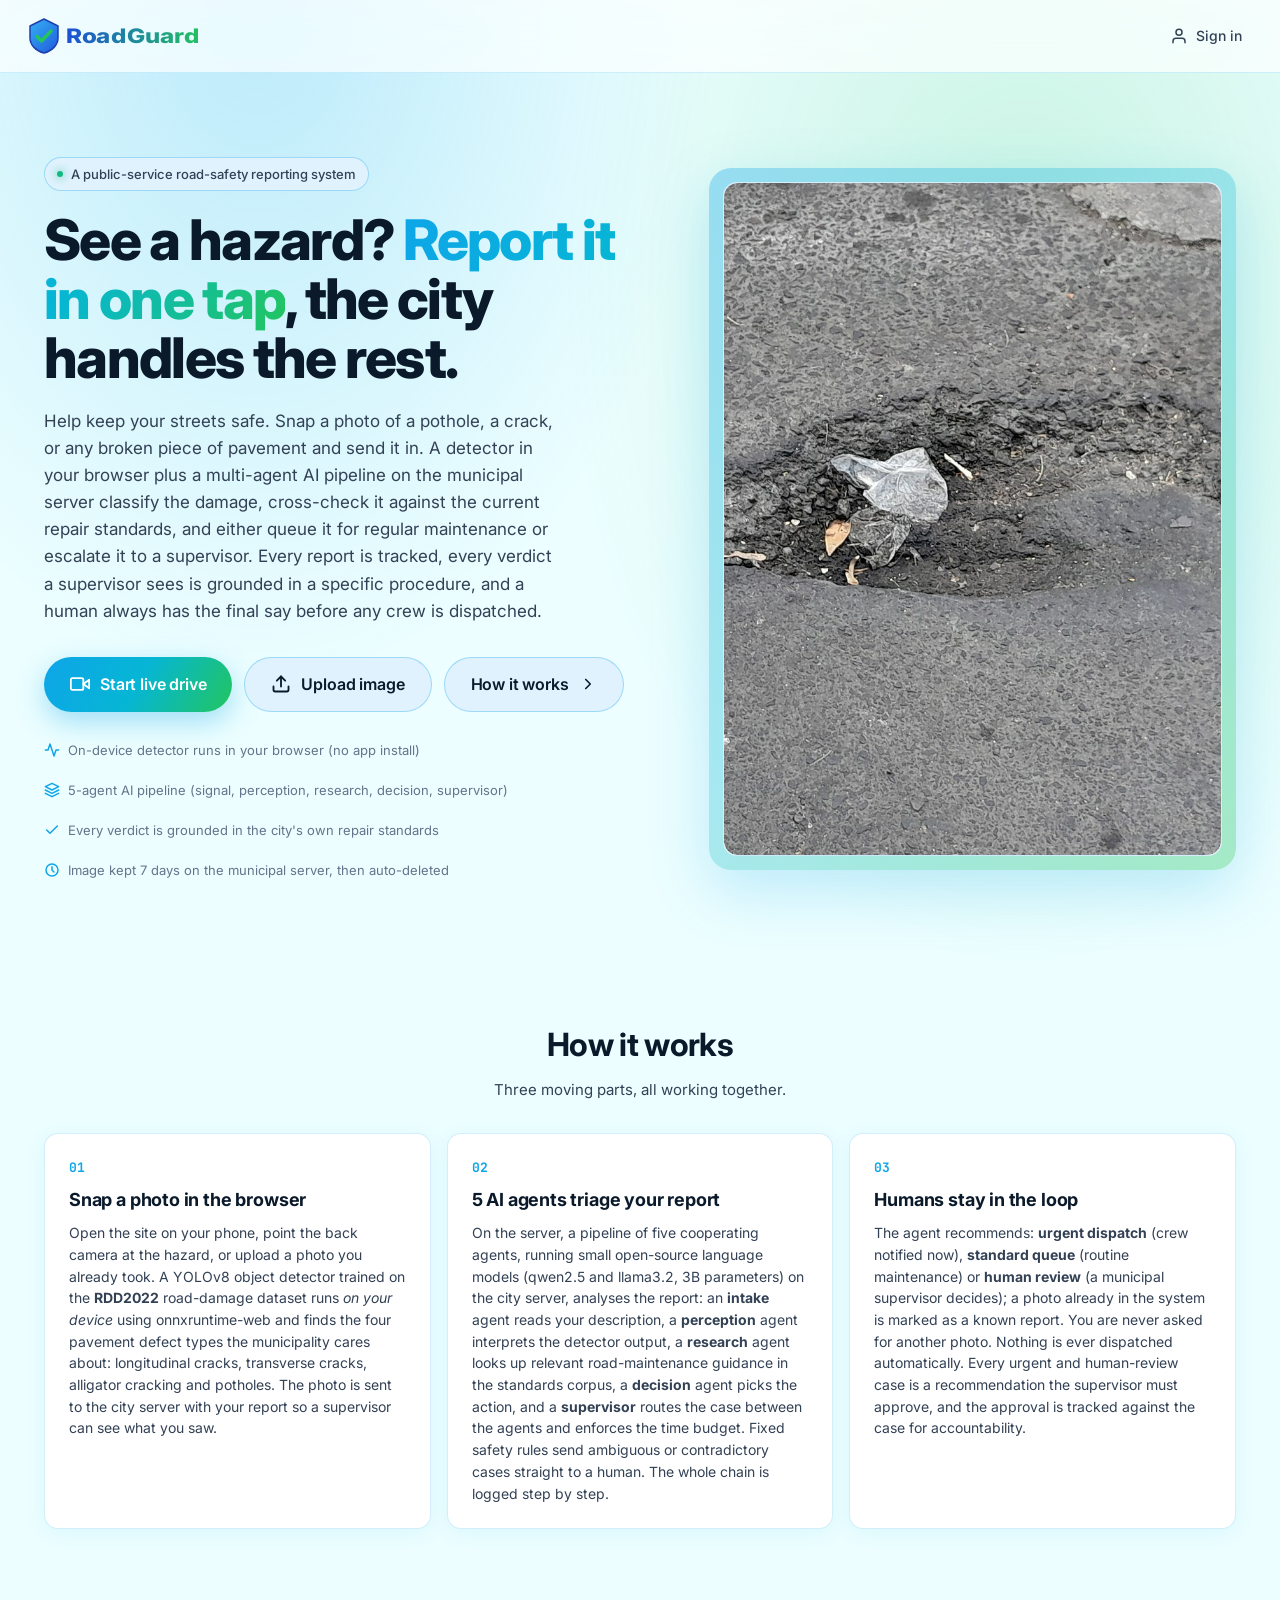
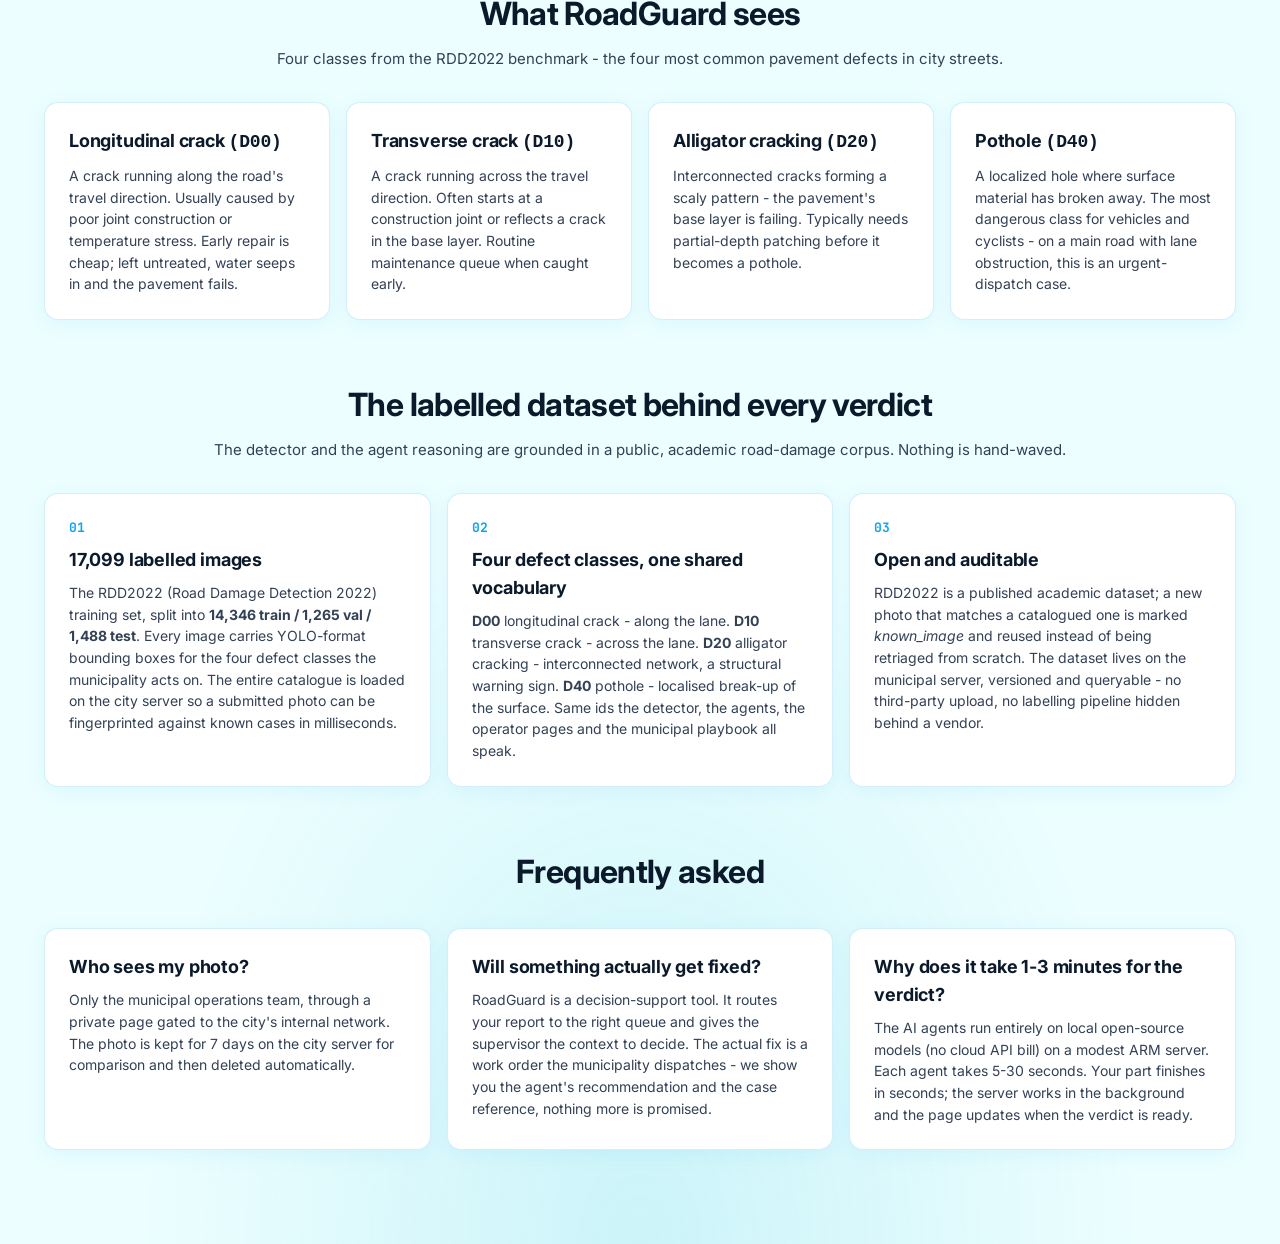
==== commit cd70adf6: "round 29 (F3, F13, F14, F15): an interrupted run is marked for the citizen and in the digest; the ci" ====
--- a/index.html
+++ b/index.html
@@ -178,12 +178,12 @@
         <div class="how-card">
           <div class="how-num">02</div>
           <h3>5 AI agents triage your report</h3>
-          <p>On the server, a pipeline of five cooperating agents, each running a different open-source language model, analyses the report: an <strong>intake</strong> agent reads your description, a <strong>perception</strong> agent interprets the detector output, a <strong>research</strong> agent looks up the matching municipal repair standard, a <strong>decision</strong> agent picks one of four actions, and a <strong>supervisor</strong> agent short-circuits obviously-hard cases straight to a human. The whole chain is logged step by step.</p>
+          <p>On the server, a pipeline of five cooperating agents, running small open-source language models (qwen2.5 and llama3.2, 3B parameters) on the city server, analyses the report: an <strong>intake</strong> agent reads your description, a <strong>perception</strong> agent interprets the detector output, a <strong>research</strong> agent looks up relevant road-maintenance guidance in the standards corpus, a <strong>decision</strong> agent picks the action, and a <strong>supervisor</strong> routes the case between the agents and enforces the time budget. Fixed safety rules send ambiguous or contradictory cases straight to a human. The whole chain is logged step by step.</p>
         </div>
         <div class="how-card">
           <div class="how-num">03</div>
           <h3>Humans stay in the loop</h3>
-          <p>The agent recommends: <strong>urgent dispatch</strong> (crew notified now), <strong>standard queue</strong> (routine maintenance), <strong>needs more evidence</strong> (we ask you for one more photo) or <strong>human review</strong> (a municipal supervisor decides). Nothing is ever dispatched automatically. Every urgent and human-review case is a recommendation the supervisor must approve, and the approval is tracked against the case for accountability.</p>
+          <p>The agent recommends: <strong>urgent dispatch</strong> (crew notified now), <strong>standard queue</strong> (routine maintenance) or <strong>human review</strong> (a municipal supervisor decides); a photo already in the system is marked as a known report. You are never asked for another photo. Nothing is ever dispatched automatically. Every urgent and human-review case is a recommendation the supervisor must approve, and the approval is tracked against the case for accountability.</p>
         </div>
       </div>
     </section>
@@ -509,7 +509,7 @@
           </svg>
           Continue with Google
         </button>
-        <!-- GSI's own rendered button is a fallback kept out of the normal flow -->
+        <!-- Google's own button; shown in place of the stand-in once it renders -->
         <div id="google-signin-button" class="gsi-hidden"></div>
         <p class="signin-fine" id="signin-google-note" hidden>Google sign-in is not configured on this server yet.</p>
         <div class="signin-divider"><span>or</span></div>
@@ -519,14 +519,14 @@
       <form class="signin-form" id="signin-form-signin" autocomplete="off">
         <div class="signin-field">
           <label for="signin-username">Username or email</label>
-          <input type="text" id="signin-username" name="username" placeholder="orpsp8" required autocomplete="username" maxlength="200">
+          <input type="text" id="signin-username" name="signin-user-no-autofill" placeholder="your username" required autocomplete="off" autocorrect="off" autocapitalize="off" spellcheck="false" maxlength="200">
         </div>
         <div class="signin-field">
           <label class="row-split" for="signin-password">
             <span>Password</span>
             <button type="button" class="link-tiny" id="signin-pw-toggle" aria-pressed="false" aria-label="Show password">Show</button>
           </label>
-          <input type="password" id="signin-password" name="password" placeholder="Enter your password" required autocomplete="current-password">
+          <input type="password" id="signin-password" name="signin-pass-no-autofill" placeholder="Enter your password" required autocomplete="new-password">
         </div>
         <button class="btn-primary-xl" type="submit" id="signin-submit-btn">Sign in</button>
       </form>
--- a/assets/style.css
+++ b/assets/style.css
@@ -1553,6 +1553,7 @@
 .social-btn:disabled { opacity: 0.5; cursor: not-allowed; }
 .social-icon { flex: none; }
 .gsi-hidden { position: absolute; left: -10000px; width: 1px; height: 1px; overflow: hidden; }
+#google-signin-button { display: flex; justify-content: center; min-height: 44px; margin: 0 0 4px; }
 
 .signin-divider {
   display: flex; align-items: center; gap: 10px;
